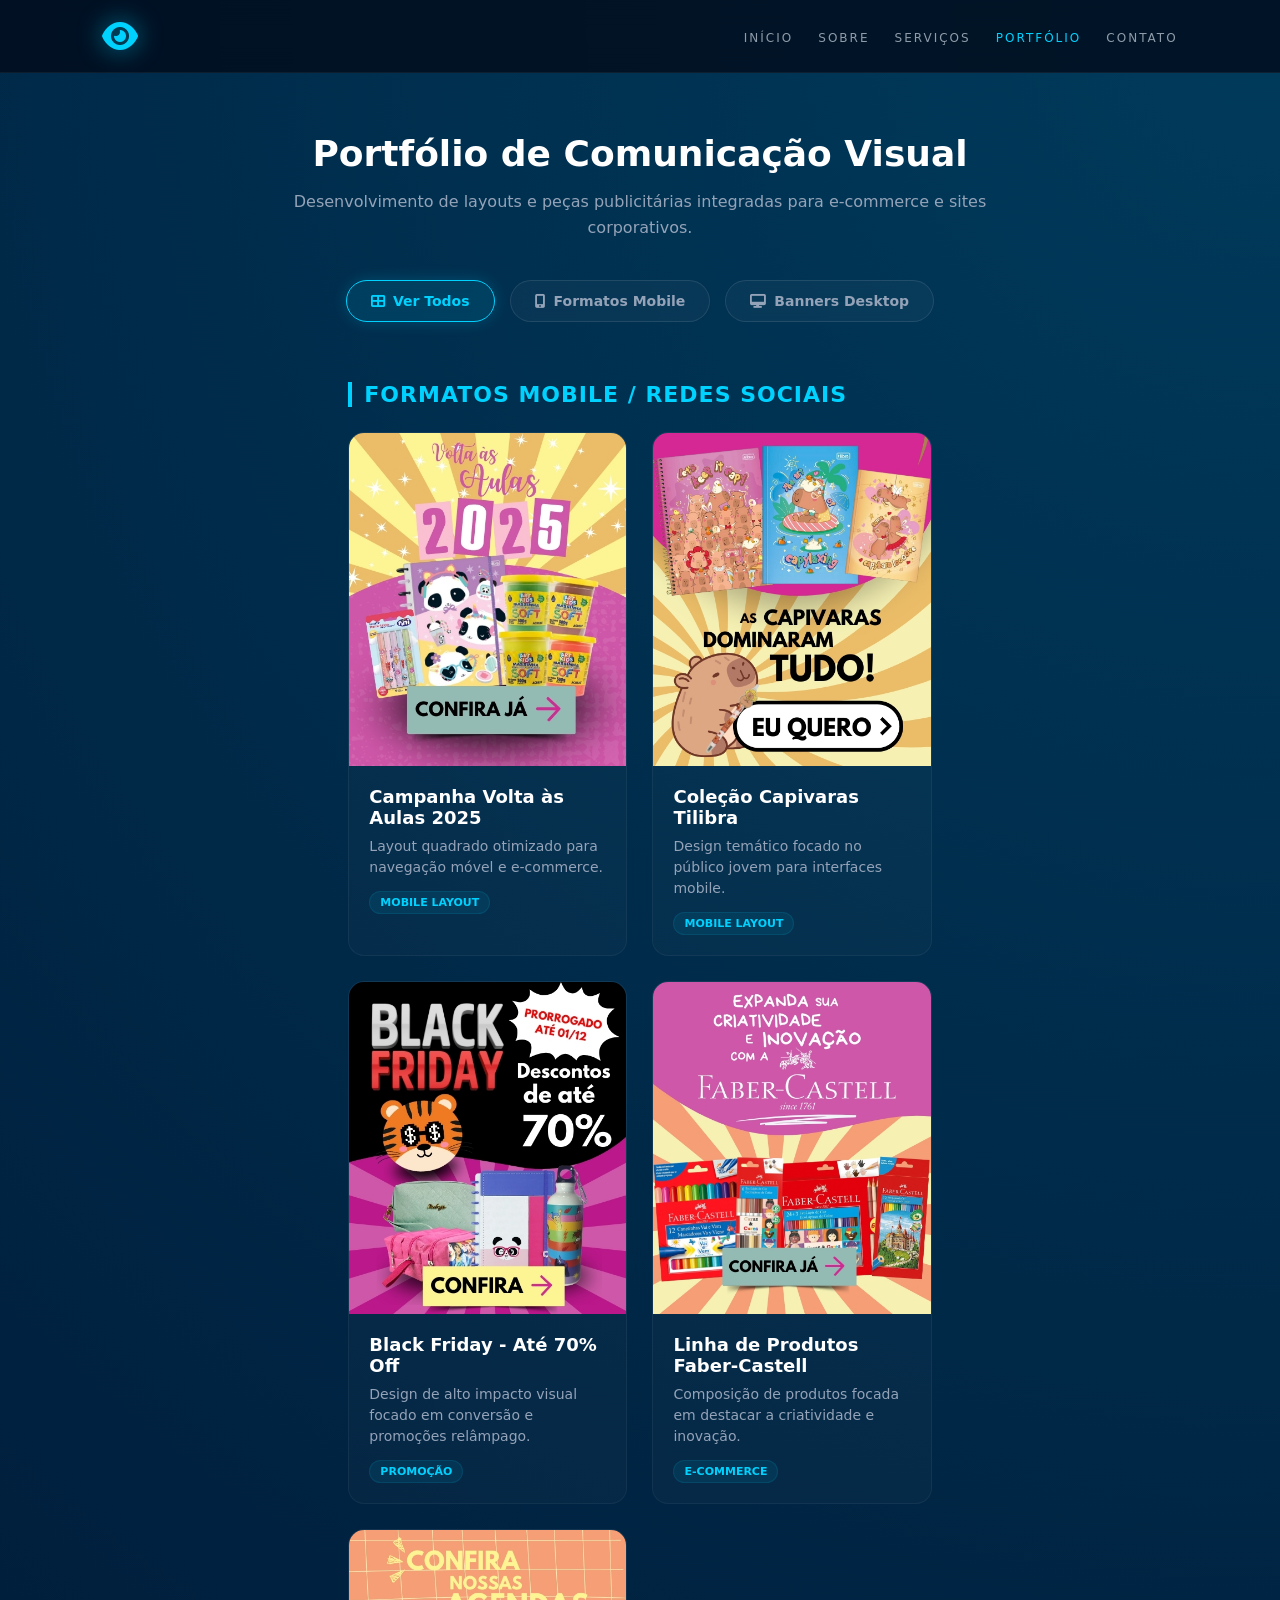
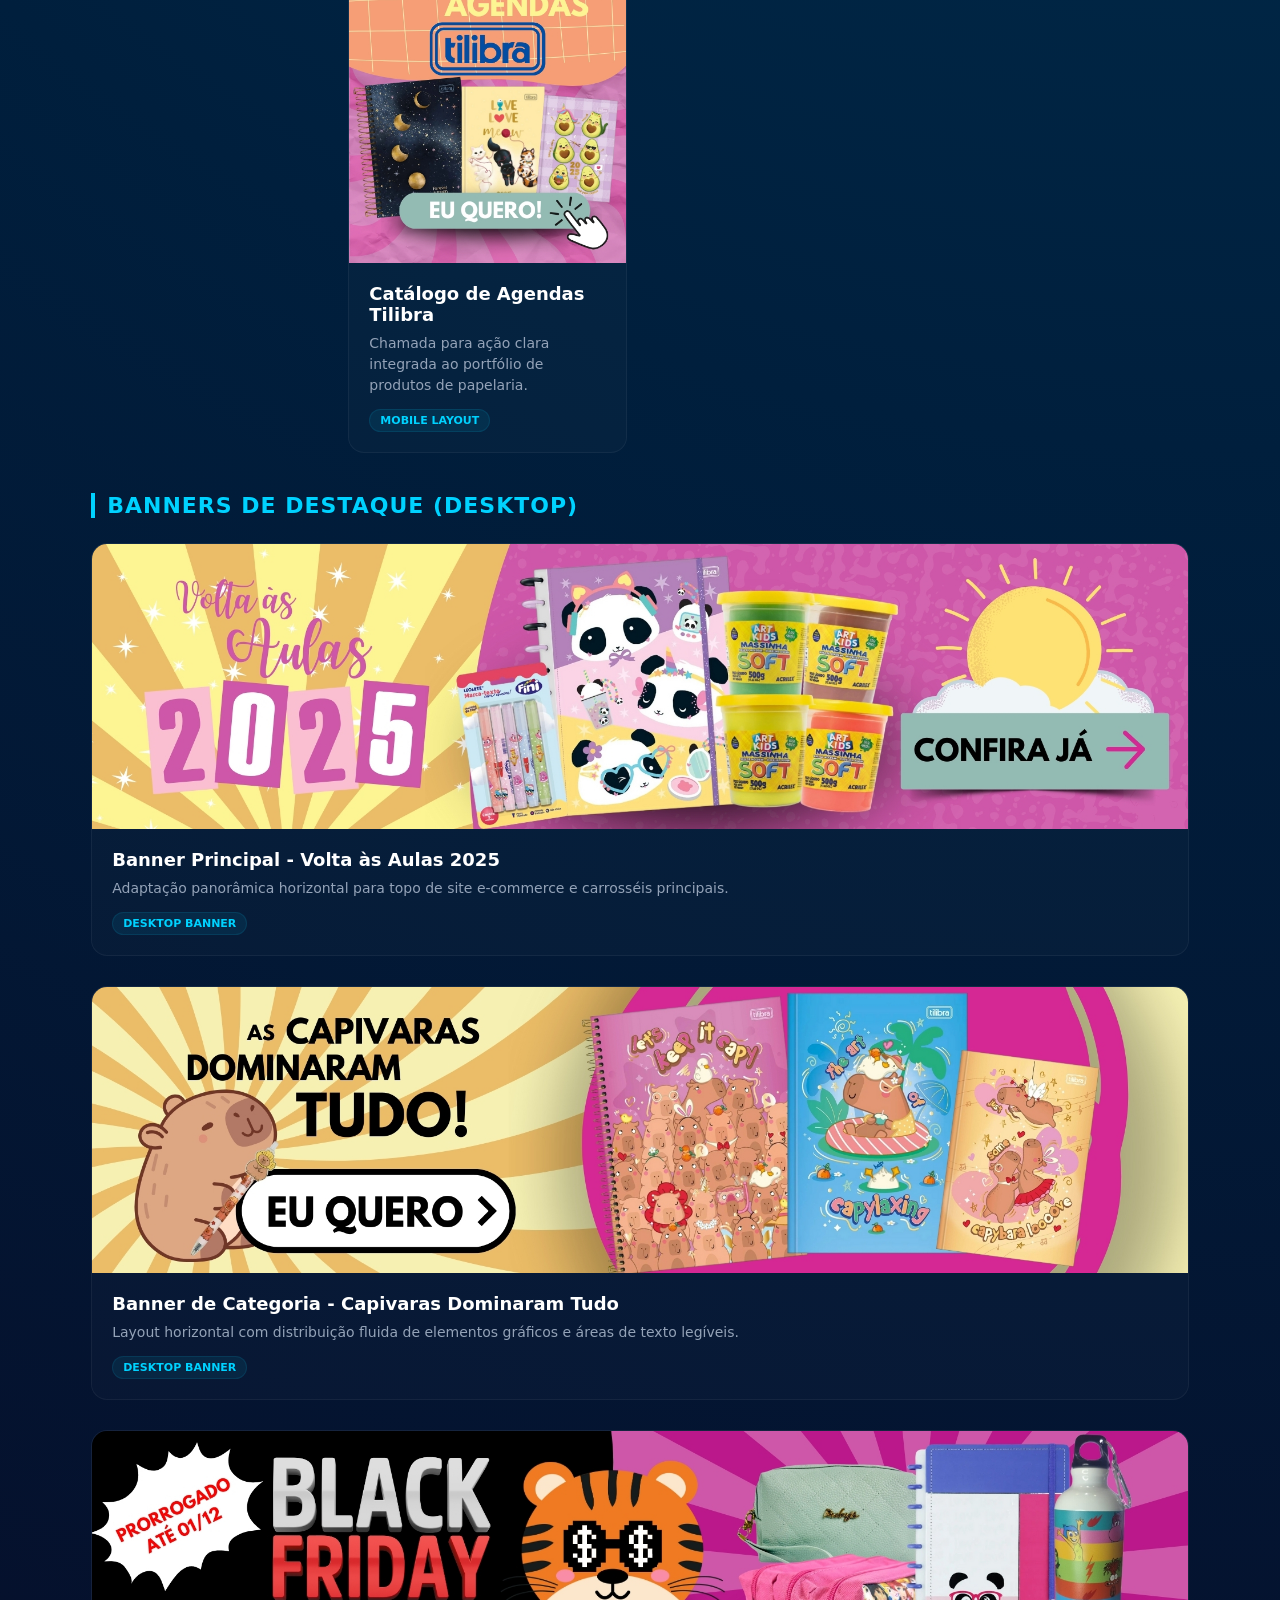
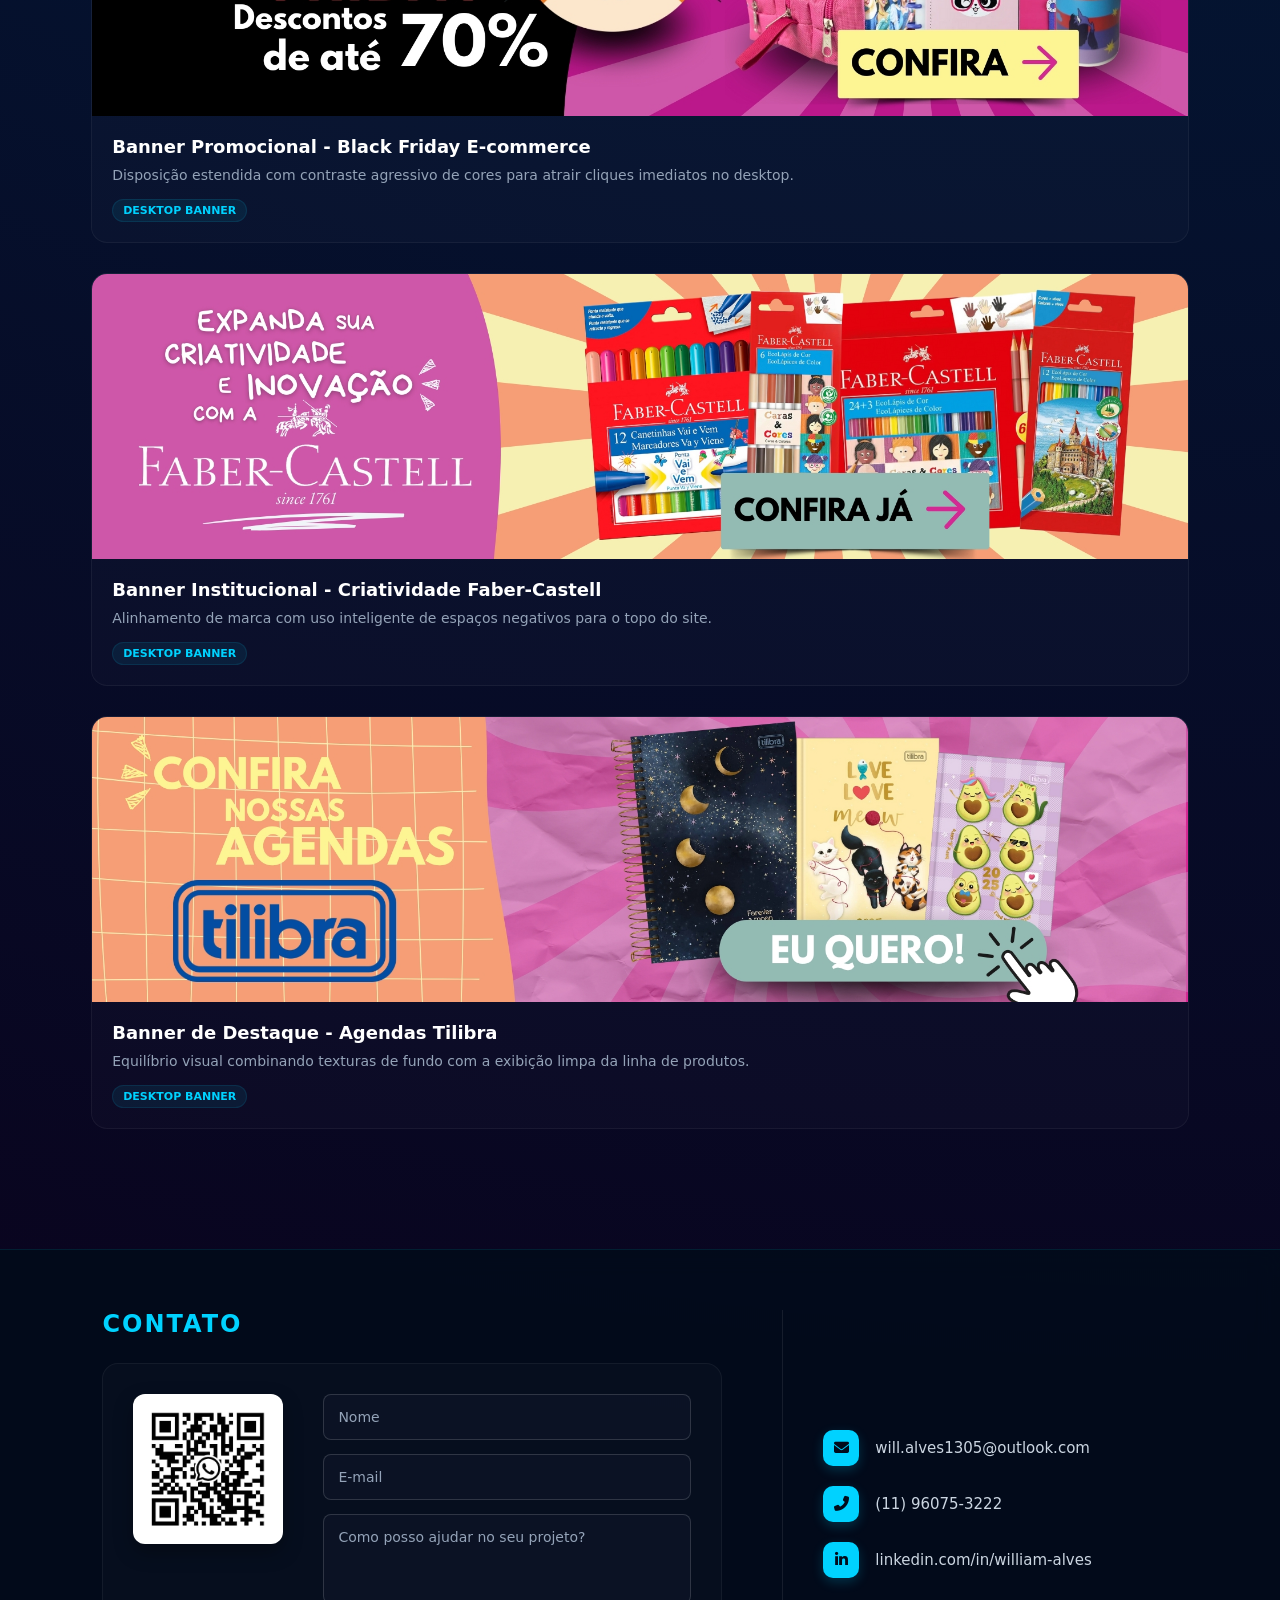
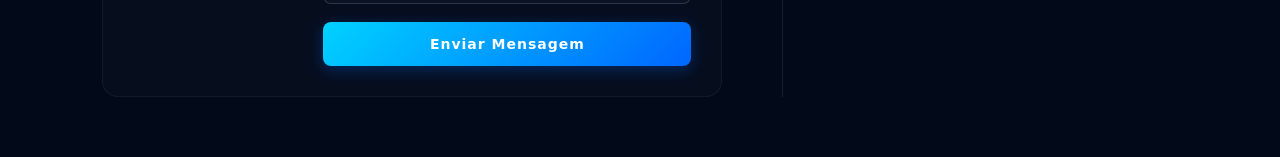
==== portfolio.html @ ef4ed14c "Add files via upload" ====
<!DOCTYPE html>
<html lang="pt-BR">
<head>
    <meta charset="UTF-8">
    <meta name="viewport" content="width=device-width, initial-scale=1.0">
    <title>Portfólio - William Alves</title>
    <!-- Font Awesome para os Ícones -->
    <link rel="stylesheet" href="https://cdnjs.cloudflare.com/ajax/libs/font-awesome/6.4.0/css/all.min.css">
    <!-- Vinculando o arquivo CSS unificado -->
    <link rel="stylesheet" href="style.css">
    <style>
        /* Estilos exclusivos para a Galeria de Artes */
        .portfolio-container {
            max-width: 1200px;
            margin: 60px auto;
            padding: 0 4%;
            display: flex;
            flex-direction: column;
            gap: 40px;
        }

        .portfolio-intro {
            text-align: center;
            max-width: 800px;
            margin: 0 auto;
        }

        .portfolio-intro h1 {
            font-size: 36px;
            color: #ffffff;
            margin-bottom: 15px;
            font-weight: 700;
        }

        .portfolio-intro p {
            color: #94a3b8;
            font-size: 16px;
            line-height: 1.6;
        }

        /* Controles do Filtro Interativo */
        .portfolio-filters {
            display: flex;
            justify-content: center;
            gap: 15px;
            margin-bottom: 20px;
        }

        .filter-btn {
            background: rgba(255, 255, 255, 0.03);
            border: 1px solid rgba(255, 255, 255, 0.1);
            color: #94a3b8;
            padding: 12px 24px;
            border-radius: 30px;
            cursor: pointer;
            font-size: 14px;
            font-weight: 600;
            display: flex;
            align-items: center;
            gap: 8px;
            backdrop-filter: blur(10px);
            -webkit-backdrop-filter: blur(10px);
            transition: all 0.3s ease;
        }

        .filter-btn:hover {
            border-color: rgba(0, 210, 255, 0.4);
            color: #ffffff;
            background: rgba(0, 210, 255, 0.05);
        }

        .filter-btn.active {
            background: rgba(0, 210, 255, 0.1);
            border-color: #00d2ff;
            color: #00d2ff;
            box-shadow: 0 0 15px rgba(0, 210, 255, 0.2);
        }

        /* Seções do Portfólio (Iniciam visíveis, controladas via JS) */
        .portfolio-section {
            display: block;
            animation: fadeIn 0.5s ease forwards;
        }

        @keyframes fadeIn {
            from { opacity: 0; transform: translateY(10px); }
            to { opacity: 1; transform: translateY(0); }
        }

        .section-title {
            font-size: 22px;
            color: #00d2ff;
            margin-bottom: 25px;
            font-weight: 600;
            border-left: 4px solid #00d2ff;
            padding-left: 12px;
            text-transform: uppercase;
            letter-spacing: 1px;
        }

        /* Grid para Artes Quadradas (Mobile) */
        .grid-squares {
            display: grid;
            grid-template-columns: repeat(auto-fit, minmax(250px, 1fr));
            gap: 25px;
        }

        /* Grid para Banners Largos (Desktop) */
        .grid-banners {
            display: flex;
            flex-direction: column;
            gap: 30px;
        }

        .art-card {
            background: rgba(255, 255, 255, 0.02);
            border: 1px solid rgba(255, 255, 255, 0.05);
            border-radius: 16px;
            overflow: hidden;
            backdrop-filter: blur(10px);
            -webkit-backdrop-filter: blur(10px);
            transition: all 0.3s ease;
            display: flex;
            flex-direction: column;
        }

        .art-card:hover {
            transform: translateY(-5px);
            border-color: rgba(0, 210, 255, 0.3);
            box-shadow: 0 10px 30px rgba(0, 210, 255, 0.1);
        }

        .art-thumb {
            width: 100%;
            background: rgba(0, 0, 0, 0.2);
            position: relative;
            display: block;
        }

        .art-thumb img {
            width: 100%;
            height: auto;
            display: block;
            transition: transform 0.5s ease;
        }

        .art-card:hover .art-thumb img {
            transform: scale(1.03);
        }

        .art-info {
            padding: 20px;
            display: flex;
            flex-direction: column;
            gap: 8px;
        }

        .art-info h2 {
            font-size: 18px;
            color: #ffffff;
            font-weight: 600;
        }

        .art-info p {
            color: #94a3b8;
            font-size: 14px;
            line-height: 1.5;
        }

        .art-tag {
            align-self: flex-start;
            background: rgba(0, 210, 255, 0.08);
            color: #00d2ff;
            font-size: 11px;
            font-weight: 600;
            padding: 4px 10px;
            border-radius: 20px;
            text-transform: uppercase;
            border: 1px solid rgba(0, 210, 255, 0.1);
            margin-top: 5px;
        }
    </style>
</head>
<body>

    <header>
        <a href="index.html" class="brand-logo">
            <i class="fas fa-eye"></i>
        </a>
        <nav>
            <a href="index.html">Início</a>
            <a href="sobre.html">Sobre</a>
            <a href="servicos.html">Serviços</a>
            <a href="portfolio.html" style="color: #00d2ff; opacity: 1;">Portfólio</a>
            <a href="#contato">Contato</a>
        </nav>
    </header>

    <main class="portfolio-container">
        
        <section class="portfolio-intro">
            <h1>Portfólio de Comunicação Visual</h1>
            <p>Desenvolvimento de layouts e peças publicitárias integradas para e-commerce e sites corporativos.</p>
        </section>

        <!-- Barra de Botões Interativos -->
        <div class="portfolio-filters">
            <button class="filter-btn active" onclick="filterPortfolio('todos')">
                <i class="fas fa-th-large"></i> Ver Todos
            </button>
            <button class="filter-btn" onclick="filterPortfolio('mobile')">
                <i class="fas fa-mobile-alt"></i> Formatos Mobile
            </button>
            <button class="filter-btn" onclick="filterPortfolio('desktop')">
                <i class="fas fa-desktop"></i> Banners Desktop
            </button>
        </div>

        <!-- SEÇÃO 1: FORMATO MOBILE (QUADRADAS) -->
        <section id="sec-mobile" class="portfolio-section">
            <h2 class="section-title">Formatos Mobile / Redes Sociais</h2>
            <div class="grid-squares">
                
                <div class="art-card">
                    <div class="art-thumb"><img src="Port15.jpg" alt="Campanha Volta às Aulas 2025 - Mobile"></div>
                    <div class="art-info">
                        <h2>Campanha Volta às Aulas 2025</h2>
                        <p>Layout quadrado otimizado para navegação móvel e e-commerce.</p>
                        <span class="art-tag">Mobile Layout</span>
                    </div>
                </div>

                <div class="art-card">
                    <div class="art-thumb"><img src="Port3.jpg" alt="Coleção Capivaras Tilibra - Mobile"></div>
                    <div class="art-info">
                        <h2>Coleção Capivaras Tilibra</h2>
                        <p>Design temático focado no público jovem para interfaces mobile.</p>
                        <span class="art-tag">Mobile Layout</span>
                    </div>
                </div>

                <div class="art-card">
                    <div class="art-thumb"><img src="Port7.jpg" alt="Campanha Black Friday - Mobile"></div>
                    <div class="art-info">
                        <h2>Black Friday - Até 70% Off</h2>
                        <p>Design de alto impacto visual focado em conversão e promoções relâmpago.</p>
                        <span class="art-tag">Promoção</span>
                    </div>
                </div>

                <div class="art-card">
                    <div class="art-thumb"><img src="Port11.jpg" alt="Linha Faber-Castell - Mobile"></div>
                    <div class="art-info">
                        <h2>Linha de Produtos Faber-Castell</h2>
                        <p>Composição de produtos focada em destacar a criatividade e inovação.</p>
                        <span class="art-tag">E-commerce</span>
                    </div>
                </div>

                <div class="art-card">
                    <div class="art-thumb"><img src="Port13.jpg" alt="Agendas Tilibra - Mobile"></div>
                    <div class="art-info">
                        <h2>Catálogo de Agendas Tilibra</h2>
                        <p>Chamada para ação clara integrada ao portfólio de produtos de papelaria.</p>
                        <span class="art-tag">Mobile Layout</span>
                    </div>
                </div>

            </div>
        </section>

        <!-- SEÇÃO 2: BANNERS DESKTOP (LARGOS) -->
        <section id="sec-desktop" class="portfolio-section">
            <h2 class="section-title">Banners de Destaque (Desktop)</h2>
            <div class="grid-banners">
                
                <div class="art-card">
                    <div class="art-thumb"><img src="Port16.jpg" alt="Banner Desktop Volta às Aulas 2025"></div>
                    <div class="art-info">
                        <h2>Banner Principal - Volta às Aulas 2025</h2>
                        <p>Adaptação panorâmica horizontal para topo de site e-commerce e carrosséis principais.</p>
                        <span class="art-tag">Desktop Banner</span>
                    </div>
                </div>

                <div class="art-card">
                    <div class="art-thumb"><img src="Port4.jpg" alt="Banner Desktop Capivaras"></div>
                    <div class="art-info">
                        <h2>Banner de Categoria - Capivaras Dominaram Tudo</h2>
                        <p>Layout horizontal com distribuição fluida de elementos gráficos e áreas de texto legíveis.</p>
                        <span class="art-tag">Desktop Banner</span>
                    </div>
                </div>

                <div class="art-card">
                    <div class="art-thumb"><img src="Port8.jpg" alt="Banner Desktop Black Friday"></div>
                    <div class="art-info">
                        <h2>Banner Promocional - Black Friday E-commerce</h2>
                        <p>Disposição estendida com contraste agressivo de cores para atrair cliques imediatos no desktop.</p>
                        <span class="art-tag">Desktop Banner</span>
                    </div>
                </div>

                <div class="art-card">
                    <div class="art-thumb"><img src="Port12.jpg" alt="Banner Desktop Faber-Castell"></div>
                    <div class="art-info">
                        <h2>Banner Institucional - Criatividade Faber-Castell</h2>
                        <p>Alinhamento de marca com uso inteligente de espaços negativos para o topo do site.</p>
                        <span class="art-tag">Desktop Banner</span>
                    </div>
                </div>

                <div class="art-card">
                    <div class="art-thumb"><img src="Port14.jpg" alt="Banner Desktop Agendas Tilibra"></div>
                    <div class="art-info">
                        <h2>Banner de Destaque - Agendas Tilibra</h2>
                        <p>Equilíbrio visual combinando texturas de fundo com a exibição limpa da linha de produtos.</p>
                        <span class="art-tag">Desktop Banner</span>
                    </div>
                </div>

            </div>
        </section>

    </main>

    <footer id="contato">
        <div class="footer-container">
            <div class="footer-left-wrapper">
                <h3 class="contact-title">contato</h3>
                <div class="footer-left">
                    <div class="qr-code">
                        <img src="QR CODE WPP.jpeg" alt="QR Code WhatsApp">
                    </div>
                    <form class="contact-form">
                        <div class="form-group">
                            <input type="text" placeholder="Nome" required>
                        </div>
                        <div class="form-group">
                            <input type="email" placeholder="E-mail" required>
                        </div>
                        <div class="form-group">
                            <textarea placeholder="Como posso ajudar no seu projeto?" required></textarea>
                        </div>
                        <button type="submit" class="btn-submit">Enviar Mensagem</button>
                    </form>
                </div>
            </div>

            <div class="footer-right">
                <div class="contact-info">
                    <i class="fas fa-envelope"></i>
                    <a href="mailto:will.alves1305@outlook.com">will.alves1305@outlook.com</a>
                </div>
                <div class="contact-info">
                    <i class="fas fa-phone-alt"></i>
                    <a href="https://wa.me/5511960753222" target="_blank">(11) 96075-3222</a>
                </div>
                <div class="contact-info">
                    <i class="fab fa-linkedin-in"></i>
                    <a href="https://linkedin.com/in/" target="_blank">linkedin.com/in/william-alves</a>
                </div>
            </div>
        </div>
    </footer>

    <!-- Script para controlar a troca de visualização -->
    <script>
        function filterPortfolio(category) {
            // Seleciona os elementos das seções
            const mobileSection = document.getElementById('sec-mobile');
            const desktopSection = document.getElementById('sec-desktop');
            
            // Remove a classe active de todos os botões do filtro
            const buttons = document.querySelectorAll('.filter-btn');
            buttons.forEach(btn => btn.classList.remove('active'));
            
            // Adiciona a classe active no botão clicado com base no evento atual
            event.currentTarget.classList.add('active');

            // Lógica para esconder ou mostrar as seções com animação
            if (category === 'todos') {
                mobileSection.style.display = 'block';
                desktopSection.style.display = 'block';
            } else if (category === 'mobile') {
                mobileSection.style.display = 'block';
                desktopSection.style.display = 'none';
            } else if (category === 'desktop') {
                mobileSection.style.display = 'none';
                desktopSection.style.display = 'block';
            }
        }
    </script>

</body>
</html>
---- style.css ----
/* ==========================================================================
   RESET E CONFIGURAÇÕES GERAIS
   ========================================================================== */
* {
    margin: 0;
    padding: 0;
    box-sizing: border-box;
    font-family: 'Segoe UI', system-ui, -apple-system, sans-serif;
}

body {
    background: radial-gradient(circle at top right, #003b5c, #001f3d 40%, #0b001a 100%);
    color: #f8fafc;
    min-height: 100vh;
    display: flex;
    flex-direction: column;
    overflow-x: hidden;
}

/* ==========================================================================
   CABEÇALHO (HEADER & NAV)
   ========================================================================== */
header {
    display: flex;
    justify-content: space-between;
    align-items: center;
    padding: 25px 8%;
    background: rgba(11, 0, 26, 0.4);
    backdrop-filter: blur(12px);
    -webkit-backdrop-filter: blur(12px);
    border-bottom: 1px solid rgba(255, 255, 255, 0.05);
}

.brand-logo {
    display: flex;
    align-items: center;
    color: #00d2ff;
    font-size: 32px;
    text-decoration: none;
    transition: transform 0.3s ease;
}

.brand-logo:hover {
    transform: scale(1.05);
}

.brand-logo i {
    filter: drop-shadow(0 0 12px rgba(0, 210, 255, 0.6));
}

nav a {
    color: #f8fafc;
    text-decoration: none;
    margin-left: 35px;
    text-transform: uppercase;
    font-size: 12px;
    font-weight: 600;
    letter-spacing: 2px;
    opacity: 0.65;
    transition: all 0.3s ease;
}

nav a:hover {
    opacity: 1;
    color: #00d2ff;
    text-shadow: 0 0 10px rgba(0, 210, 255, 0.4);
}

/* ==========================================================================
   CONTEÚDO PRINCIPAL (MAIN)
   ========================================================================== */
main {
    display: flex;
    max-width: 1300px;
    margin: 40px auto;
    padding: 0 8%;
    align-items: center;
    justify-content: space-between;
    flex-grow: 1;
    gap: 80px;
}

.content-section {
    flex: 1.3;
}

.content-section h1 {
    font-size: 36px;
    margin-bottom: 35px;
    color: #ffffff;
    font-weight: 700;
    line-height: 1.3;
    letter-spacing: -0.5px;
}

.services-list {
    list-style: none;
}

.services-list li {
    margin-bottom: 24px;
    font-size: 16px;
    line-height: 1.8;
    text-align: justify;
    color: #cbd5e1;
    position: relative;
    padding-left: 25px;
}

.services-list li::before {
    content: "•";
    color: #00d2ff;
    font-size: 24px;
    position: absolute;
    left: 0;
    top: -2px;
    text-shadow: 0 0 8px rgba(0, 210, 255, 0.8);
}

/* ==========================================================================
   BLOCO DE PERFIL (FOTO E NOME)
   ========================================================================== */
.profile-side {
    flex: 0.7;
    text-align: center;
    display: flex;
    flex-direction: column;
    align-items: center;
}

.avatar-wrapper {
    position: relative;
    width: 270px;
    height: 270px;
    margin-bottom: 30px;
    border-radius: 50%;
    padding: 5px;
    background: linear-gradient(135deg, #00d2ff 0%, #0055ff 100%);
    box-shadow: 0 0 40px rgba(0, 150, 255, 0.35);
}

.avatar-wrapper img {
    width: 100%;
    height: 100%;
    object-fit: cover;
    border-radius: 50%;
}

.profile-side h2 {
    font-size: 30px;
    letter-spacing: 0.5px;
    margin-bottom: 8px;
    text-transform: uppercase;
    font-weight: 700;
    color: #ffffff;
}

.profile-side p {
    color: #00d2ff;
    font-size: 13px;
    letter-spacing: 4px;
    text-transform: uppercase;
    font-weight: 600;
}

/* ==========================================================================
   RODAPÉ REFORMULADO (PROFISSIONAL)
   ========================================================================== */
footer {
    background: rgba(2, 12, 27, 0.85);
    backdrop-filter: blur(12px);
    -webkit-backdrop-filter: blur(12px);
    padding: 60px 8%;
    border-top: 1px solid rgba(0, 210, 255, 0.1);
}

.footer-container {
    max-width: 1300px;
    margin: 0 auto;
    display: flex;
    justify-content: space-between;
    align-items: stretch; /* Alinha os blocos na mesma altura */
    gap: 60px;
}

.contact-title {
    font-size: 24px;
    margin-bottom: 25px;
    text-transform: uppercase;
    font-weight: 600;
    letter-spacing: 2px;
    color: #00d2ff;
}

.footer-left-wrapper {
    flex: 1.4;
}

.footer-left {
    display: flex;
    align-items: flex-start;
    gap: 40px;
    background: rgba(255, 255, 255, 0.02);
    padding: 30px;
    border-radius: 16px;
    border: 1px solid rgba(255, 255, 255, 0.05);
}

.qr-code {
    width: 150px;
    height: 150px;
    background: #ffffff; /* Fundo branco puro destaca melhor o QR Code */
    padding: 12px;
    border-radius: 12px;
    box-shadow: 0 8px 20px rgba(0, 0, 0, 0.3);
    display: flex;
    align-items: center;
    justify-content: center;
}

.qr-code img {
    width: 100%;
    height: 100%;
    object-fit: contain;
}

.contact-form {
    flex: 1;
    display: flex;
    flex-direction: column;
}

.form-group {
    margin-bottom: 14px;
}

.form-group input, .form-group textarea {
    width: 100%; /* Ocupa o espaço correto do container flexível */
    padding: 14px;
    border: 1px solid rgba(255, 255, 255, 0.15);
    border-radius: 8px;
    background: rgba(15, 23, 42, 0.6);
    color: #ffffff;
    font-size: 14px;
    outline: none;
    transition: all 0.3s ease;
}

.form-group input::placeholder, .form-group textarea::placeholder {
    color: #94a3b8;
}

.form-group input:focus, .form-group textarea:focus {
    border-color: #00d2ff;
    box-shadow: 0 0 12px rgba(0, 210, 255, 0.3);
    background: rgba(15, 23, 42, 0.9);
}

.form-group textarea {
    height: 90px;
    resize: none;
}

/* Botão Corporativo Call-to-Action */
.btn-submit {
    background: linear-gradient(135deg, #00d2ff 0%, #0066ff 100%);
    color: #ffffff;
    border: none;
    padding: 14px;
    border-radius: 8px;
    font-size: 14px;
    font-weight: 600;
    letter-spacing: 1px;
    cursor: pointer;
    transition: all 0.3s ease;
    box-shadow: 0 4px 15px rgba(0, 102, 255, 0.3);
}

.btn-submit:hover {
    transform: translateY(-2px);
    box-shadow: 0 6px 20px rgba(0, 210, 255, 0.5);
    filter: brightness(1.1);
}

/* Bloco Lateral de Contatos Diretos */
.footer-right {
    flex: 0.8;
    display: flex;
    flex-direction: column;
    gap: 20px;
    justify-content: center;
    border-left: 1px solid rgba(255, 255, 255, 0.08);
    padding-left: 40px;
}

.contact-info {
    display: flex;
    align-items: center;
    gap: 16px;
    font-size: 15px;
}

.contact-info i {
    color: #020c1b;
    background: #00d2ff;
    width: 36px;
    height: 36px;
    border-radius: 10px; /* Formato quadrado arredondado moderno */
    display: flex;
    align-items: center;
    justify-content: center;
    font-size: 15px;
    box-shadow: 0 4px 12px rgba(0, 210, 255, 0.2);
}

.contact-info a {
    color: #cbd5e1;
    text-decoration: none;
    transition: all 0.3s ease;
    font-weight: 500;
}

.contact-info a:hover {
    color: #00d2ff;
    padding-left: 5px; /* Sutil efeito de movimento ao passar o mouse */
}

/* Ajustes Responsivos para Mobile */
@media (max-width: 900px) {
    .footer-container {
        flex-direction: column;
        gap: 50px;
    }
    .footer-left {
        flex-direction: column;
        align-items: center;
        padding: 20px;
    }
    .contact-form {
        width: 100%;
    }
    .footer-right {
        border-left: none;
        padding-left: 0;
        align-items: center;
        border-top: 1px solid rgba(255, 255, 255, 0.08);
        padding-top: 30px;
    }
}

/* ==========================================================================
   RESPONSIVIDADE (MOBILE / TABLET)
   ========================================================================== */
@media (max-width: 1024px) {
    header {
        padding: 25px 4%;
    }
    main {
        padding: 0 4%;
        gap: 40px;
    }
    footer {
        padding: 60px 4%;
    }
}

@media (max-width: 900px) {
    header {
        flex-direction: column;
        gap: 20px;
        text-align: center;
    }
    nav a {
        margin: 0 12px;
    }
    main {
        flex-direction: column-reverse;
        text-align: center;
        margin: 40px auto;
    }
    .content-section h1 {
        font-size: 28px;
    }
    .services-list li {
        text-align: center;
        padding-left: 0;
    }
    .services-list li::before {
        display: none;
    }
    .footer-container {
        flex-direction: column;
        align-items: center;
        gap: 40px;
    }
    .footer-left {
        flex-direction: column;
        gap: 30px;
    }
    .footer-right {
        padding-top: 0;
        align-items: center;
    }
}

/* ==========================================================================
   ESTILOS UNIFICADOS (HEADER, CARDS E FOOTER PREMIUM)
   ========================================================================== */

/* Ajuste Geral do Header */
header {
    display: flex;
    justify-content: space-between;
    align-items: center;
    padding: 20px 8%;
    background: rgba(2, 12, 27, 0.8);
    backdrop-filter: blur(12px);
    -webkit-backdrop-filter: blur(12px);
    border-bottom: 1px solid rgba(255, 255, 255, 0.05);
    position: sticky;
    top: 0;
    z-index: 1000;
}

header nav a {
    color: #cbd5e1;
    text-decoration: none;
    margin-left: 20px;
    font-weight: 500;
    transition: all 0.3s ease;
    opacity: 0.7;
}

header nav a:hover {
    color: #00d2ff;
    opacity: 1;
}

/* Rodapé Reformulado Profissional */
footer {
    background: rgba(2, 12, 27, 0.85);
    backdrop-filter: blur(12px);
    -webkit-backdrop-filter: blur(12px);
    padding: 60px 8%;
    border-top: 1px solid rgba(0, 210, 255, 0.1);
    margin-top: 60px;
}

.footer-container {
    max-width: 1300px;
    margin: 0 auto;
    display: flex;
    justify-content: space-between;
    align-items: stretch;
    gap: 60px;
}

.contact-title {
    font-size: 24px;
    margin-bottom: 25px;
    text-transform: uppercase;
    font-weight: 600;
    letter-spacing: 2px;
    color: #00d2ff;
}

.footer-left-wrapper {
    flex: 1.4;
}

.footer-left {
    display: flex;
    align-items: flex-start;
    gap: 40px;
    background: rgba(255, 255, 255, 0.02);
    padding: 30px;
    border-radius: 16px;
    border: 1px solid rgba(255, 255, 255, 0.05);
}

.qr-code {
    width: 150px;
    height: 150px;
    background: #ffffff;
    padding: 12px;
    border-radius: 12px;
    box-shadow: 0 8px 20px rgba(0, 0, 0, 0.3);
    display: flex;
    align-items: center;
    justify-content: center;
    flex-shrink: 0;
}

.qr-code img {
    width: 100%;
    height: 100%;
    object-fit: contain;
}

.contact-form {
    flex: 1;
    display: flex;
    flex-direction: column;
}

.form-group {
    margin-bottom: 14px;
}

.form-group input, .form-group textarea {
    width: 100%;
    padding: 14px;
    border: 1px solid rgba(255, 255, 255, 0.15);
    border-radius: 8px;
    background: rgba(15, 23, 42, 0.6);
    color: #ffffff;
    font-size: 14px;
    outline: none;
    transition: all 0.3s ease;
}

.form-group input::placeholder, .form-group textarea::placeholder {
    color: #94a3b8;
}

.form-group input:focus, .form-group textarea:focus {
    border-color: #00d2ff;
    box-shadow: 0 0 12px rgba(0, 210, 255, 0.3);
    background: rgba(15, 23, 42, 0.9);
}

.form-group textarea {
    height: 90px;
    resize: none;
}

/* Botão Moderno com Degradê e Brilho */
.btn-submit {
    background: linear-gradient(135deg, #00d2ff 0%, #0066ff 100%);
    color: #ffffff;
    border: none;
    padding: 14px;
    border-radius: 8px;
    font-size: 14px;
    font-weight: 600;
    letter-spacing: 1px;
    cursor: pointer;
    transition: all 0.3s ease;
    box-shadow: 0 4px 15px rgba(0, 102, 255, 0.3);
    width: 100%;
}

.btn-submit:hover {
    transform: translateY(-2px);
    box-shadow: 0 6px 20px rgba(0, 210, 255, 0.5);
    filter: brightness(1.1);
}

/* Bloco Lateral de Contatos Diretos */
.footer-right {
    flex: 0.8;
    display: flex;
    flex-direction: column;
    gap: 20px;
    justify-content: center;
    border-left: 1px solid rgba(255, 255, 255, 0.08);
    padding-left: 40px;
}

.contact-info {
    display: flex;
    align-items: center;
    gap: 16px;
    font-size: 15px;
}

.contact-info i {
    color: #020c1b;
    background: #00d2ff;
    width: 36px;
    height: 36px;
    border-radius: 10px;
    display: flex;
    align-items: center;
    justify-content: center;
    font-size: 15px;
    box-shadow: 0 4px 12px rgba(0, 210, 255, 0.2);
}

.contact-info a {
    color: #cbd5e1;
    text-decoration: none;
    transition: all 0.3s ease;
    font-weight: 500;
}

.contact-info a:hover {
    color: #00d2ff;
    padding-left: 5px;
}

/* Responsividade para Telas Menores */
@media (max-width: 900px) {
    .footer-container {
        flex-direction: column;
        gap: 50px;
    }
    .footer-left {
        flex-direction: column;
        align-items: center;
        padding: 20px;
    }
    .footer-right {
        border-left: none;
        padding-left: 0;
        align-items: center;
        border-top: 1px solid rgba(255, 255, 255, 0.08);
        padding-top: 30px;
    }
}
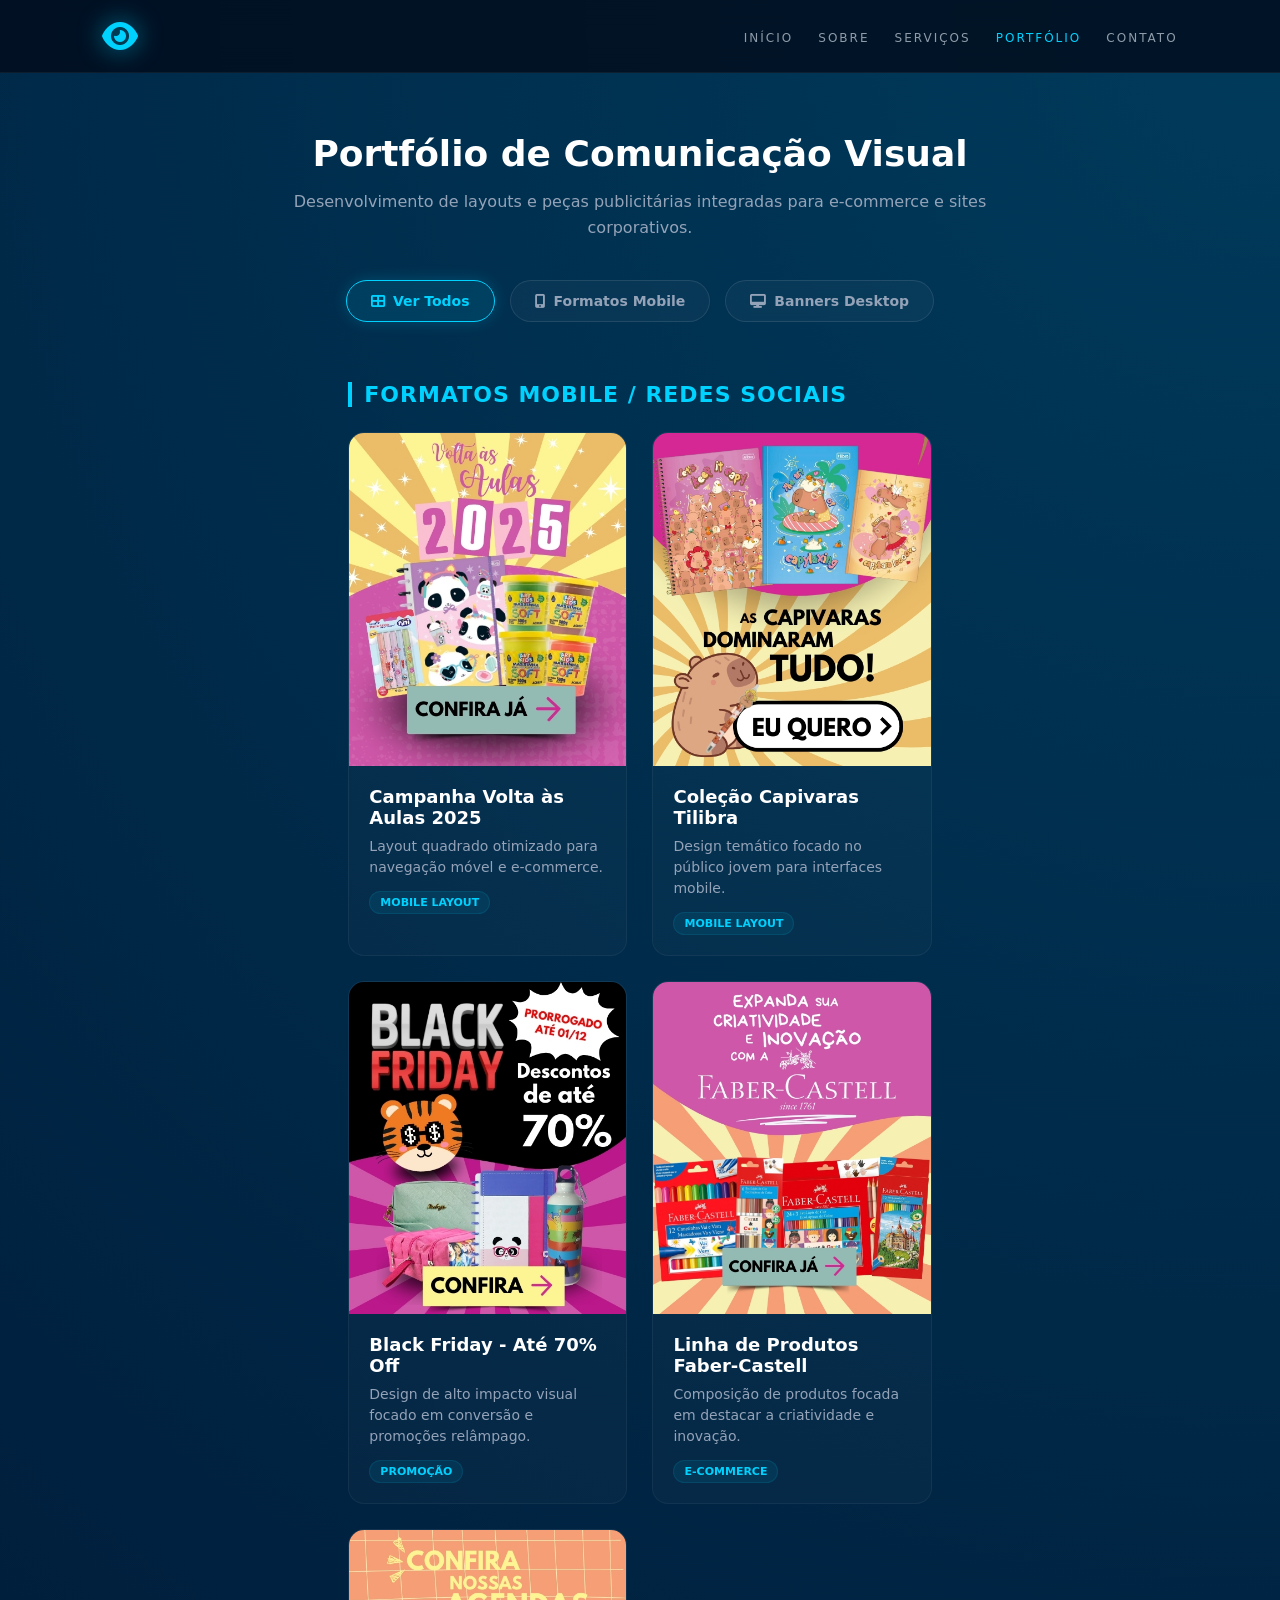
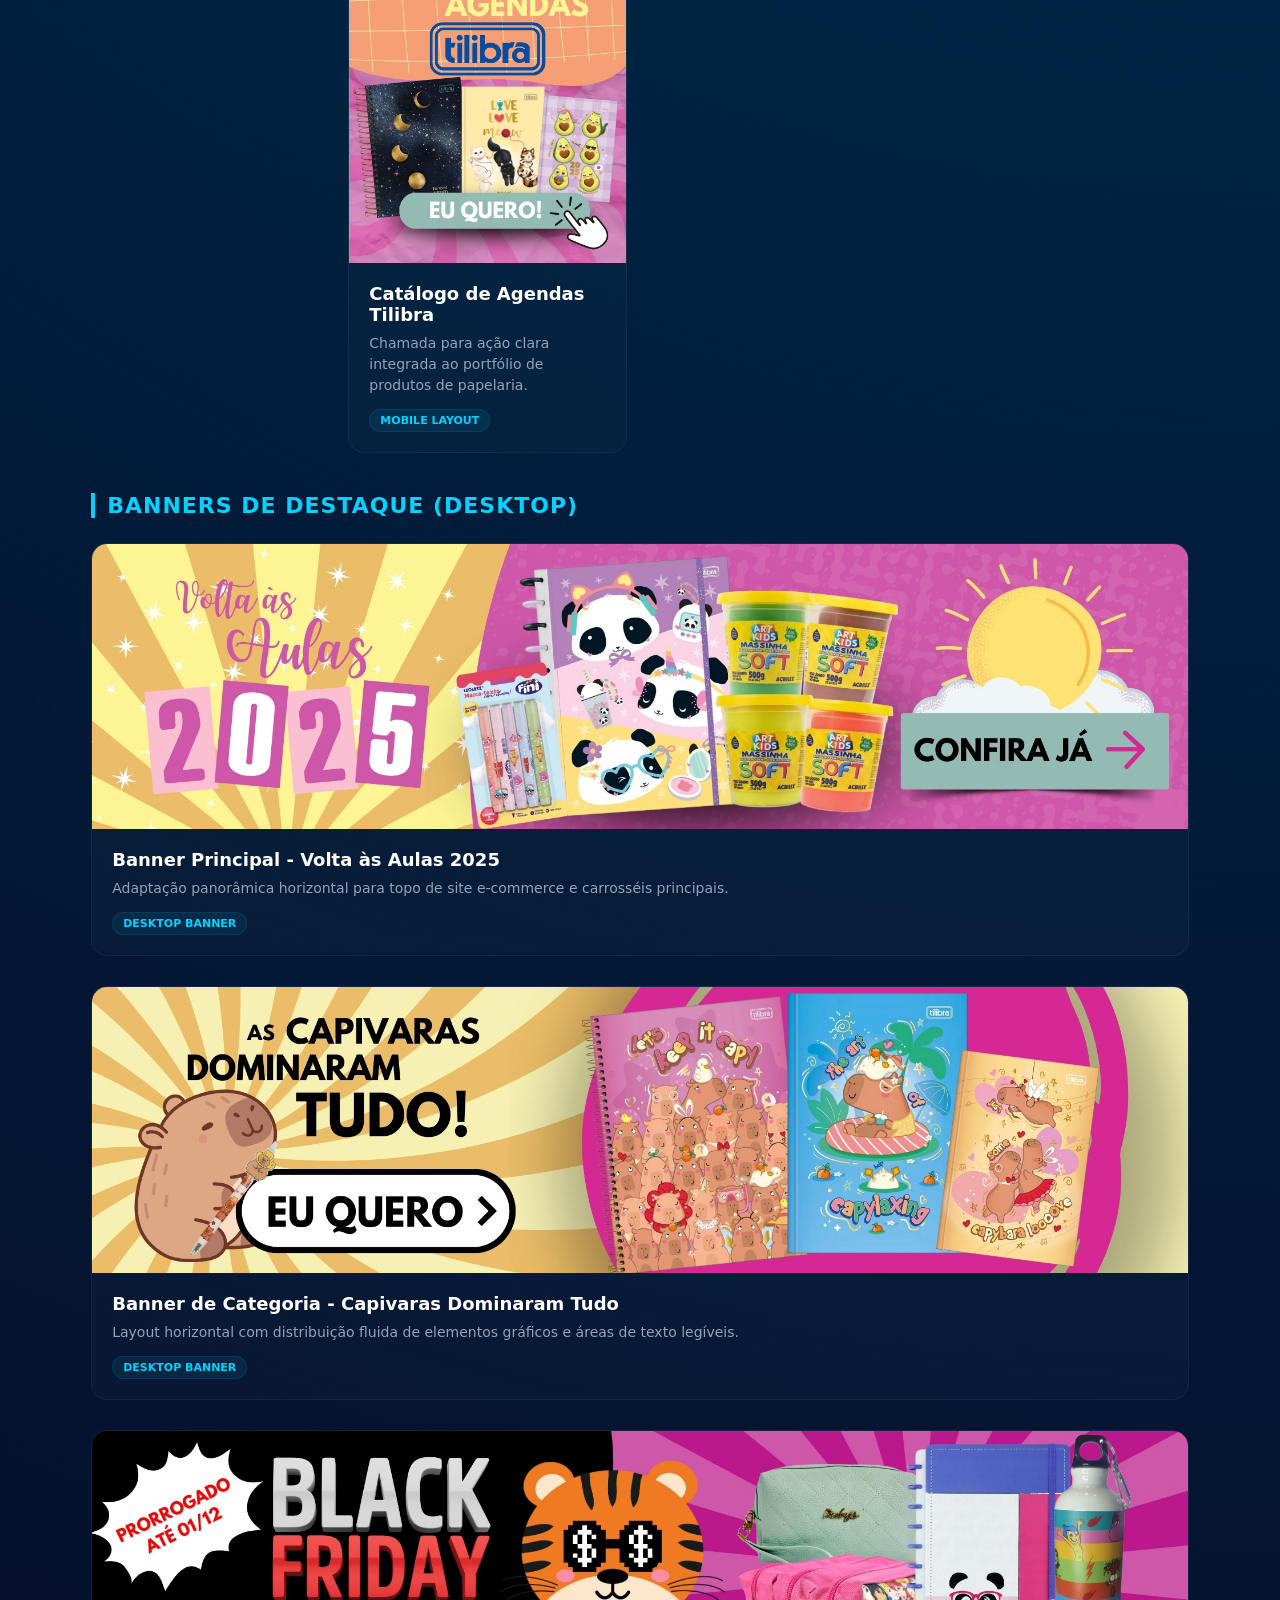
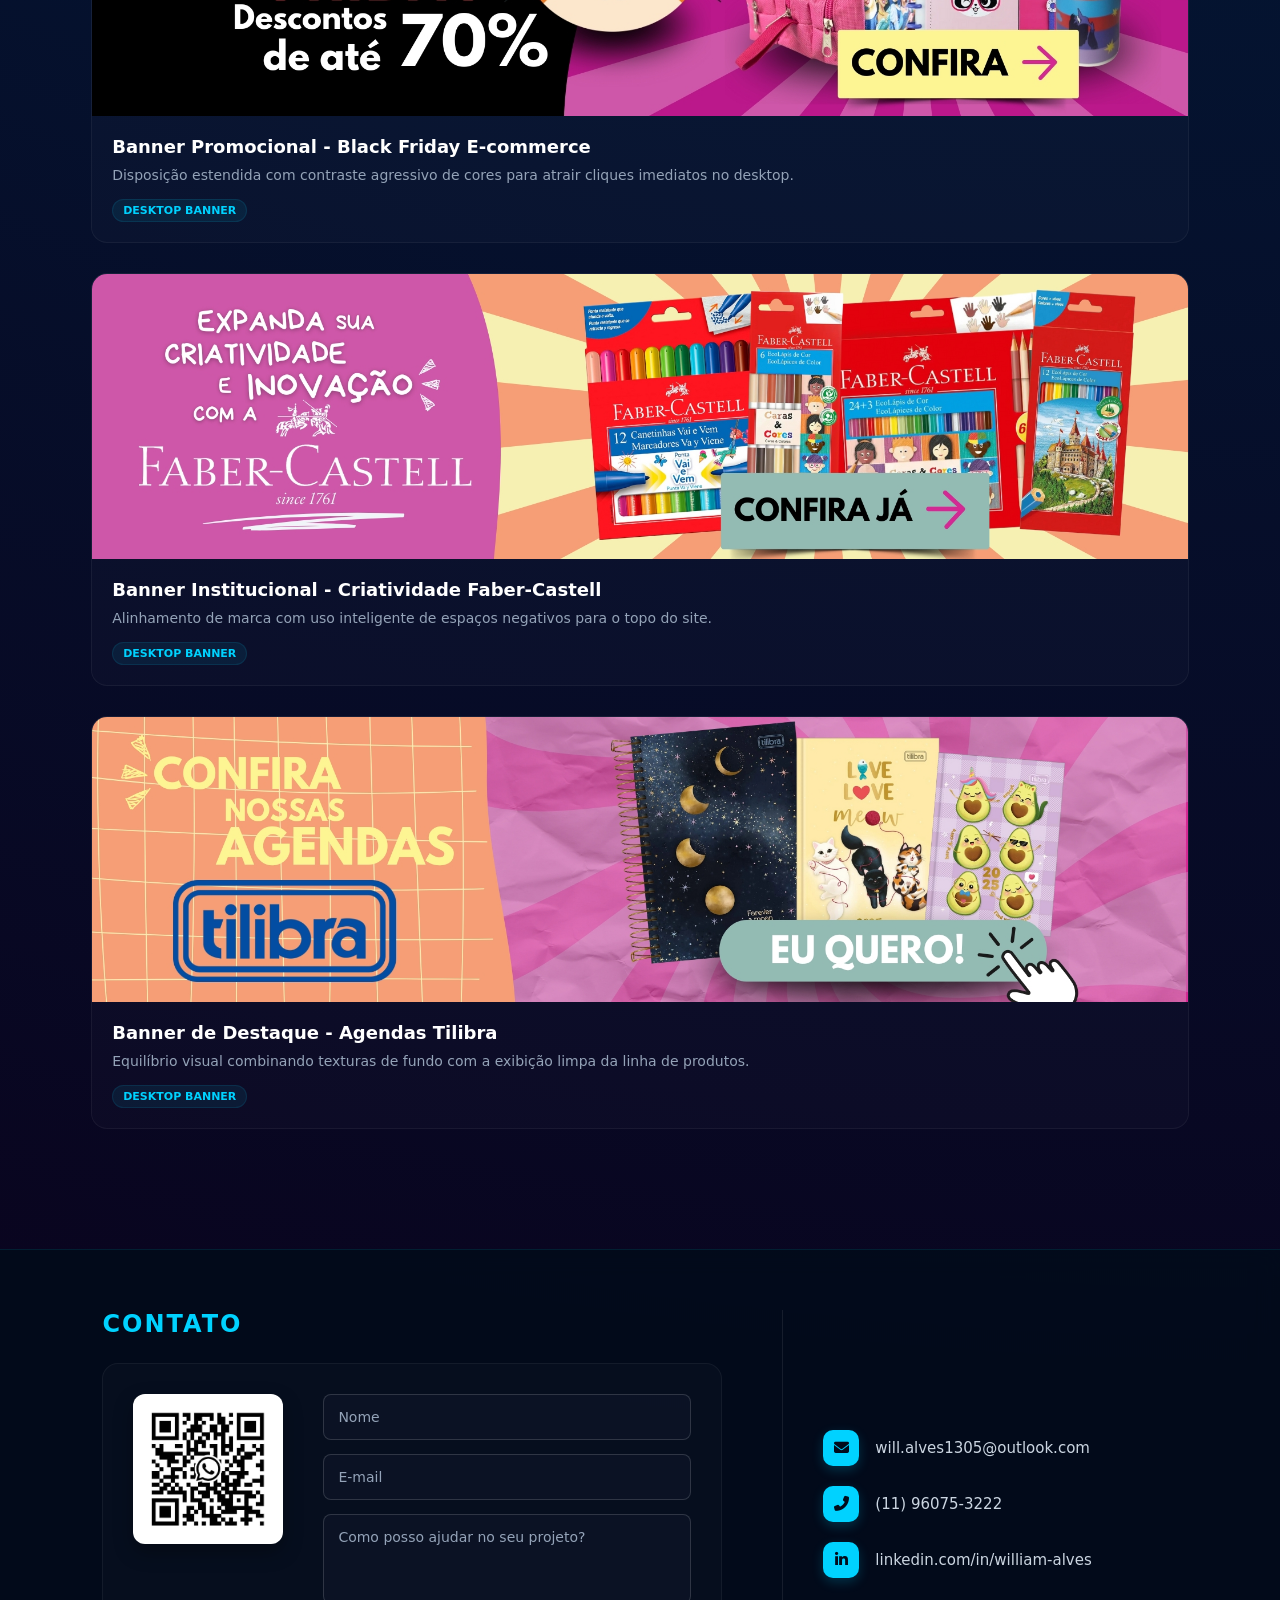
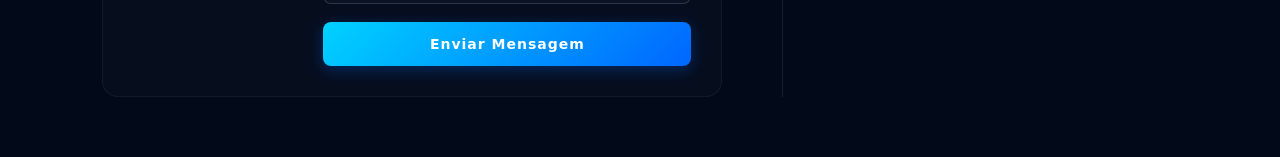
==== commit 31204f71: "Add files via upload" ====
--- a/portfolio.html
+++ b/portfolio.html
@@ -332,15 +332,20 @@
                     <div class="qr-code">
                         <img src="QR CODE WPP.jpeg" alt="QR Code WhatsApp">
                     </div>
-                    <form class="contact-form">
+                    <form class="contact-form" action="https://api.web3forms.com/submit" method="POST">
+                        <input type="hidden" name="access_key" value="dcbfcbc7-c94f-422b-b611-c91d7e7a6dba">
+                        <input type="hidden" name="redirect" value="https://seu-usuario.github.io/Meu-Portif-lio/">
+                        
+                        <input type="checkbox" name="botcheck" class="hidden" style="display: none;">
+
                         <div class="form-group">
-                            <input type="text" placeholder="Nome" required>
+                            <input type="text" name="Nome" placeholder="Nome" required>
                         </div>
                         <div class="form-group">
-                            <input type="email" placeholder="E-mail" required>
+                            <input type="email" name="Email" placeholder="E-mail" required>
                         </div>
                         <div class="form-group">
-                            <textarea placeholder="Como posso ajudar no seu projeto?" required></textarea>
+                            <textarea name="Mensagem" placeholder="Como posso ajudar no seu projeto?" required></textarea>
                         </div>
                         <button type="submit" class="btn-submit">Enviar Mensagem</button>
                     </form>
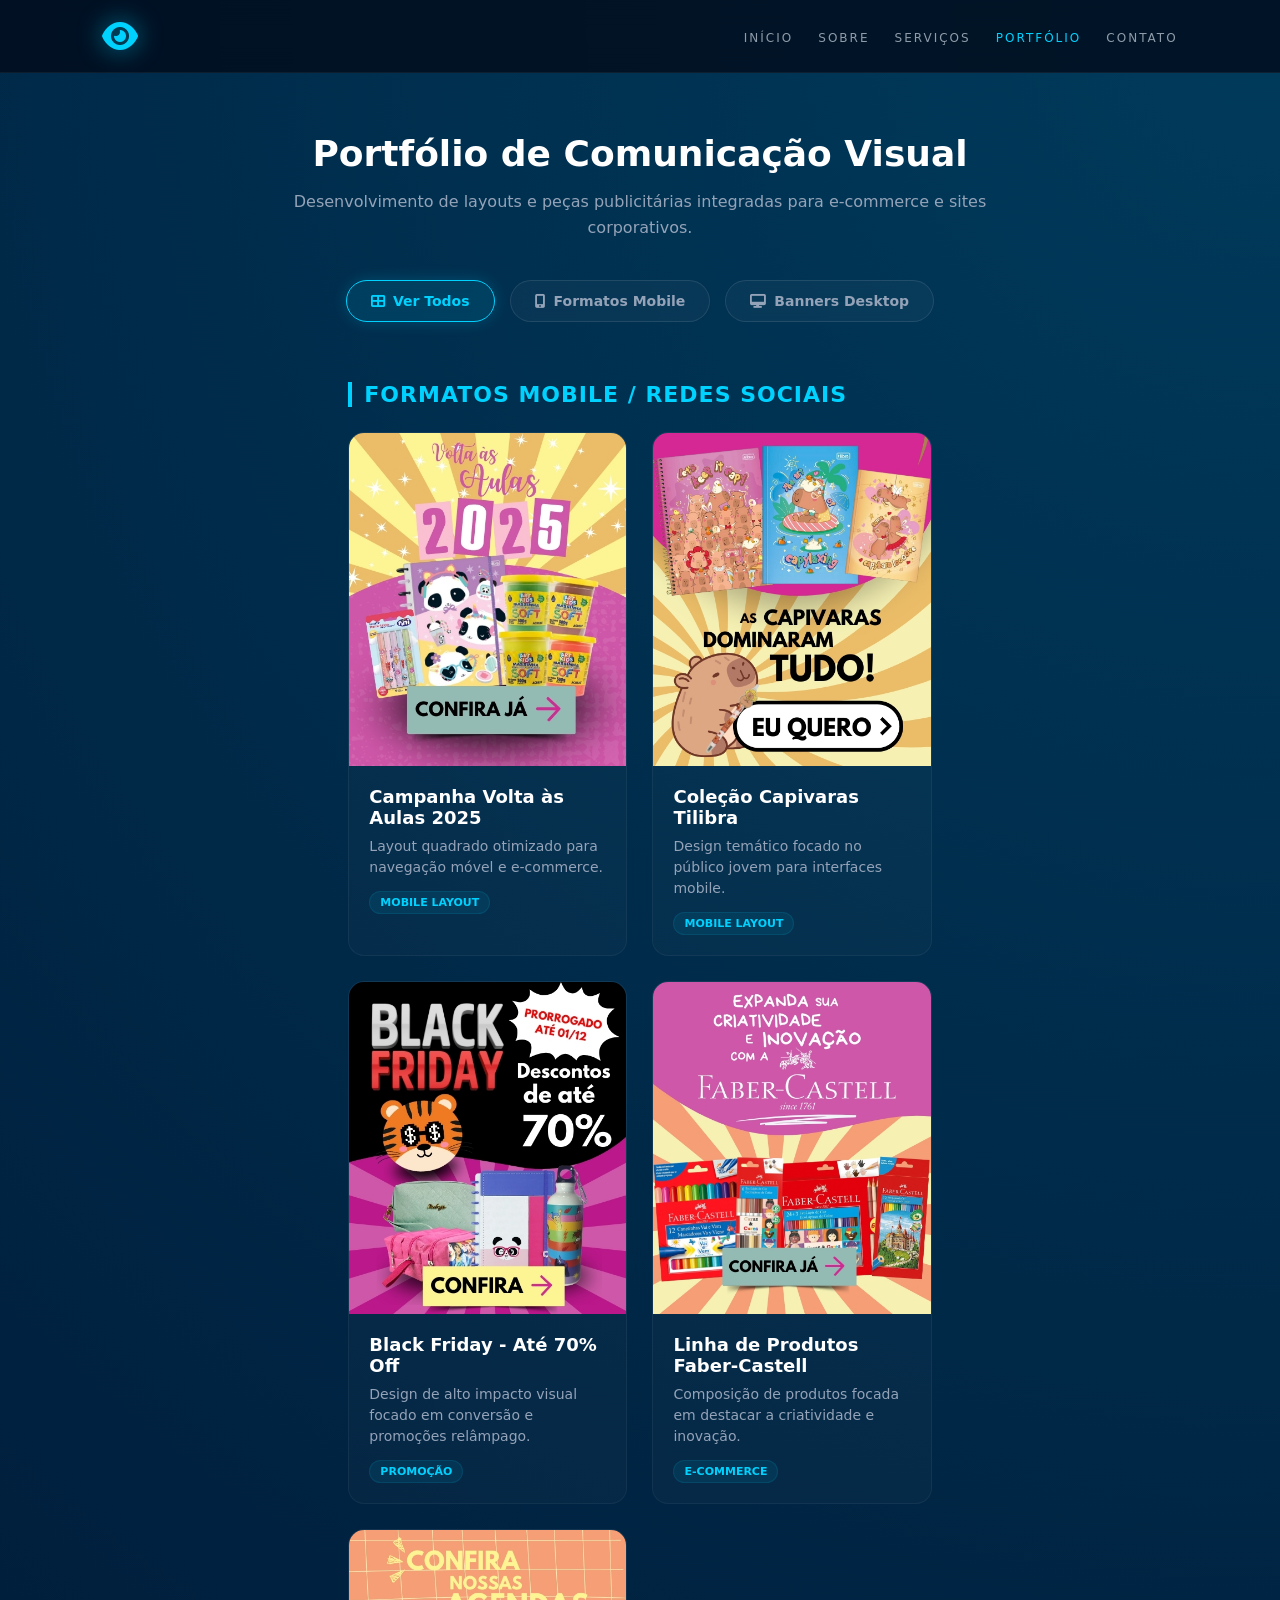
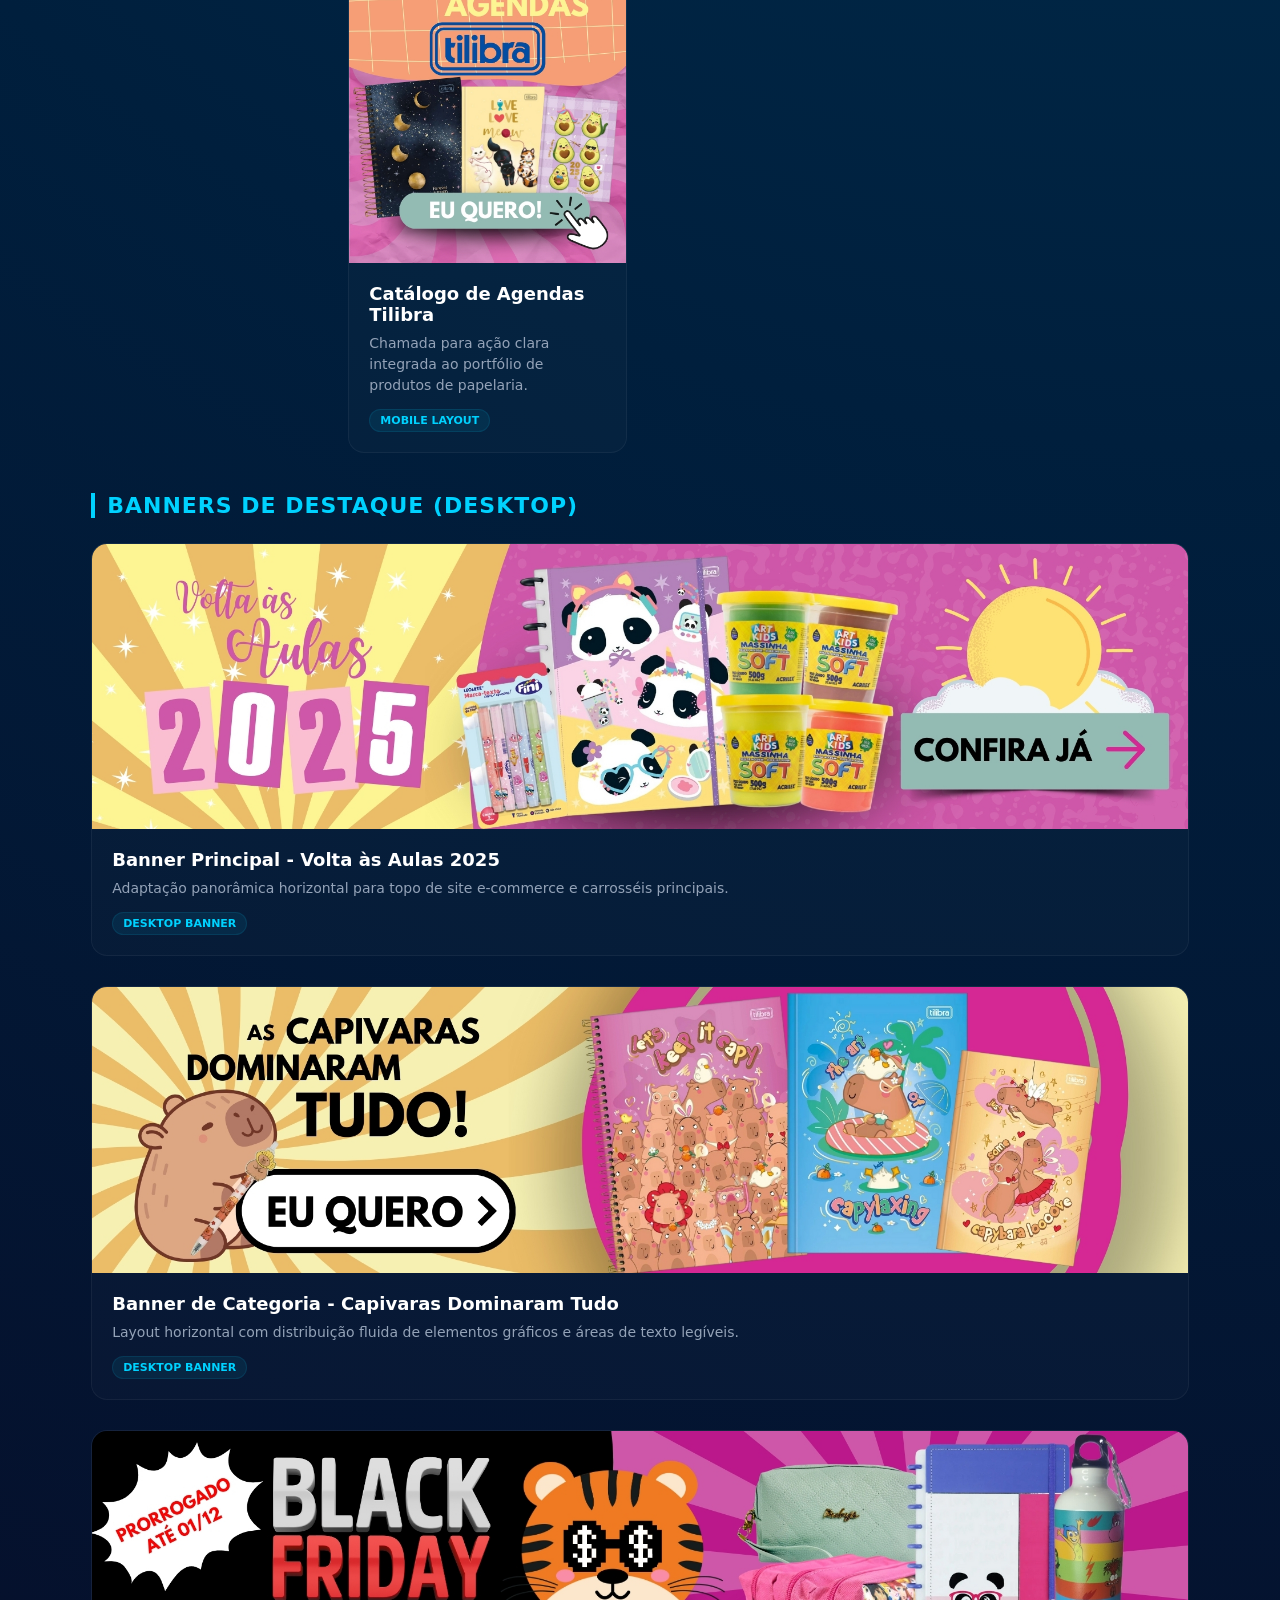
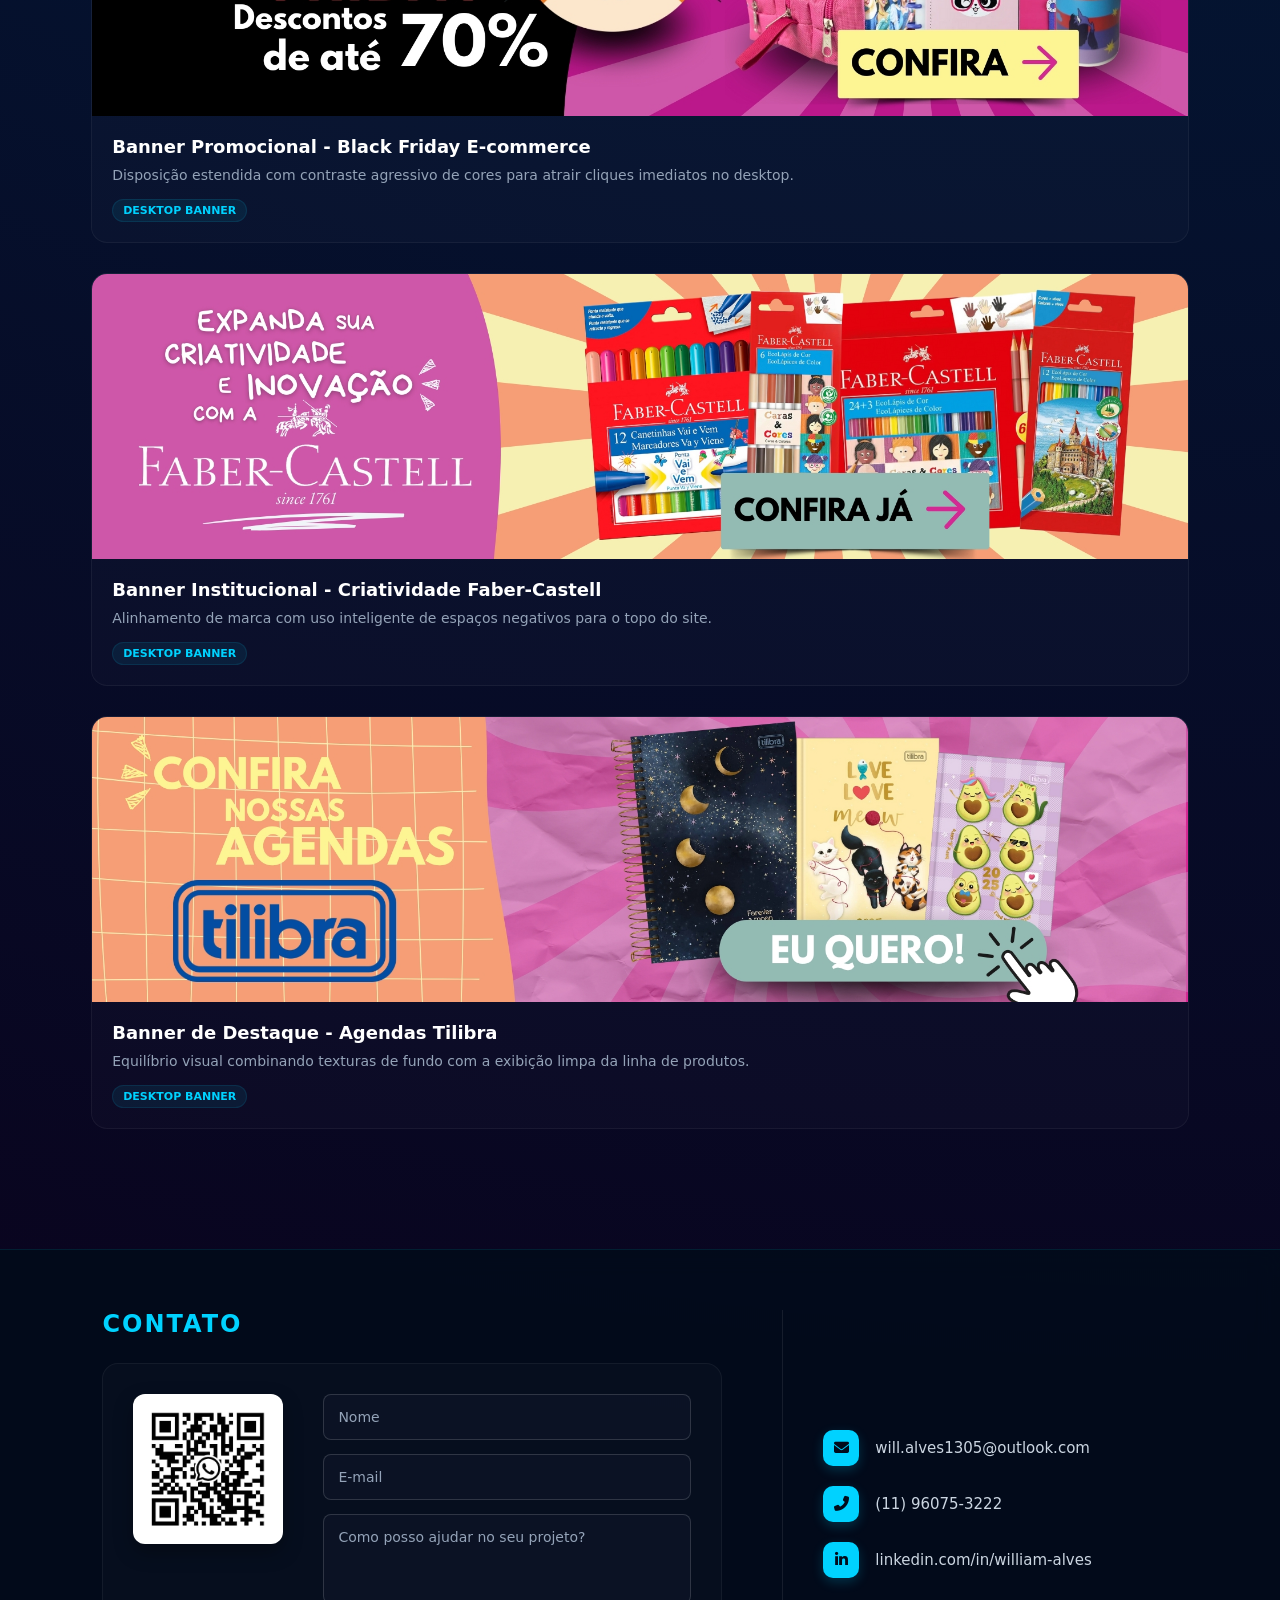
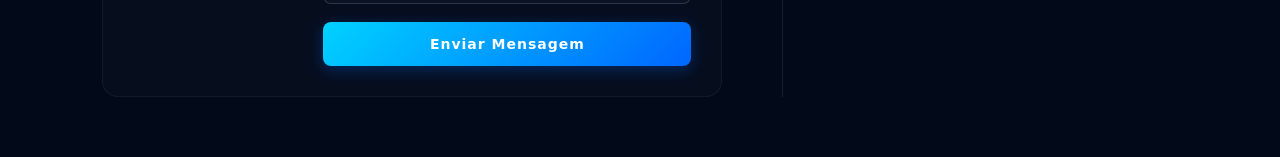
==== commit ad70e7e5: "Add files via upload" ====
--- a/portfolio.html
+++ b/portfolio.html
@@ -44,6 +44,7 @@
             justify-content: center;
             gap: 15px;
             margin-bottom: 20px;
+            flex-wrap: wrap; /* Permite que os botões quebrem linha no mobile se faltar espaço */
         }
 
         .filter-btn {
@@ -98,14 +99,14 @@
             letter-spacing: 1px;
         }
 
-        /* Grid para Artes Quadradas (Mobile) */
+        /* Grid para Artes Quadradas */
         .grid-squares {
             display: grid;
             grid-template-columns: repeat(auto-fit, minmax(250px, 1fr));
             gap: 25px;
         }
 
-        /* Grid para Banners Largos (Desktop) */
+        /* Grid para Banners Largos */
         .grid-banners {
             display: flex;
             flex-direction: column;
@@ -178,6 +179,62 @@
             text-transform: uppercase;
             border: 1px solid rgba(0, 210, 255, 0.1);
             margin-top: 5px;
+        }
+
+        /* ================= MEDIA QUERIES PARA RESPONSIVIDADE MOBILE ================= */
+        @media (max-width: 768px) {
+            .portfolio-container {
+                margin: 30px auto;
+                gap: 25px;
+            }
+
+            .portfolio-intro h1 {
+                font-size: 28px;
+            }
+
+            .portfolio-intro p {
+                font-size: 14px;
+            }
+
+            /* Botões do Filtro mais adequados para o toque e espaço menor */
+            .portfolio-filters {
+                gap: 8px;
+            }
+
+            .filter-btn {
+                padding: 10px 18px;
+                font-size: 13px;
+                flex-grow: 1; /* Faz os botões distribuírem o espaço igualmente no mobile */
+                justify-content: center;
+            }
+
+            .section-title {
+                font-size: 18px;
+                margin-bottom: 15px;
+            }
+
+            /* Reduz levemente o espaçamento interno do card no mobile */
+            .art-info {
+                padding: 15px;
+            }
+
+            .art-info h2 {
+                font-size: 16px;
+            }
+
+            .art-info p {
+                font-size: 13px;
+            }
+
+            /* Ajusta o grid para garantir que em celulares muito pequenos mostre 1 coluna perfeita */
+            .grid-squares {
+                grid-template-columns: 1fr;
+                gap: 15px;
+            }
+
+            .grid-banners {
+                gap: 15px;
+            }
         }
     </style>
 </head>
@@ -334,7 +391,7 @@
                     </div>
                     <form class="contact-form" action="https://api.web3forms.com/submit" method="POST">
                         <input type="hidden" name="access_key" value="dcbfcbc7-c94f-422b-b611-c91d7e7a6dba">
-                        <input type="hidden" name="redirect" value="https://seu-usuario.github.io/Meu-Portif-lio/">
+                        <input type="hidden" name="redirect" value="https://will1305.github.io/Meu-Portif-lio/index.html">
                         
                         <input type="checkbox" name="botcheck" class="hidden" style="display: none;">
 
@@ -372,18 +429,14 @@
     <!-- Script para controlar a troca de visualização -->
     <script>
         function filterPortfolio(category) {
-            // Seleciona os elementos das seções
             const mobileSection = document.getElementById('sec-mobile');
             const desktopSection = document.getElementById('sec-desktop');
             
-            // Remove a classe active de todos os botões do filtro
             const buttons = document.querySelectorAll('.filter-btn');
             buttons.forEach(btn => btn.classList.remove('active'));
             
-            // Adiciona a classe active no botão clicado com base no evento atual
             event.currentTarget.classList.add('active');
 
-            // Lógica para esconder ou mostrar as seções com animação
             if (category === 'todos') {
                 mobileSection.style.display = 'block';
                 desktopSection.style.display = 'block';
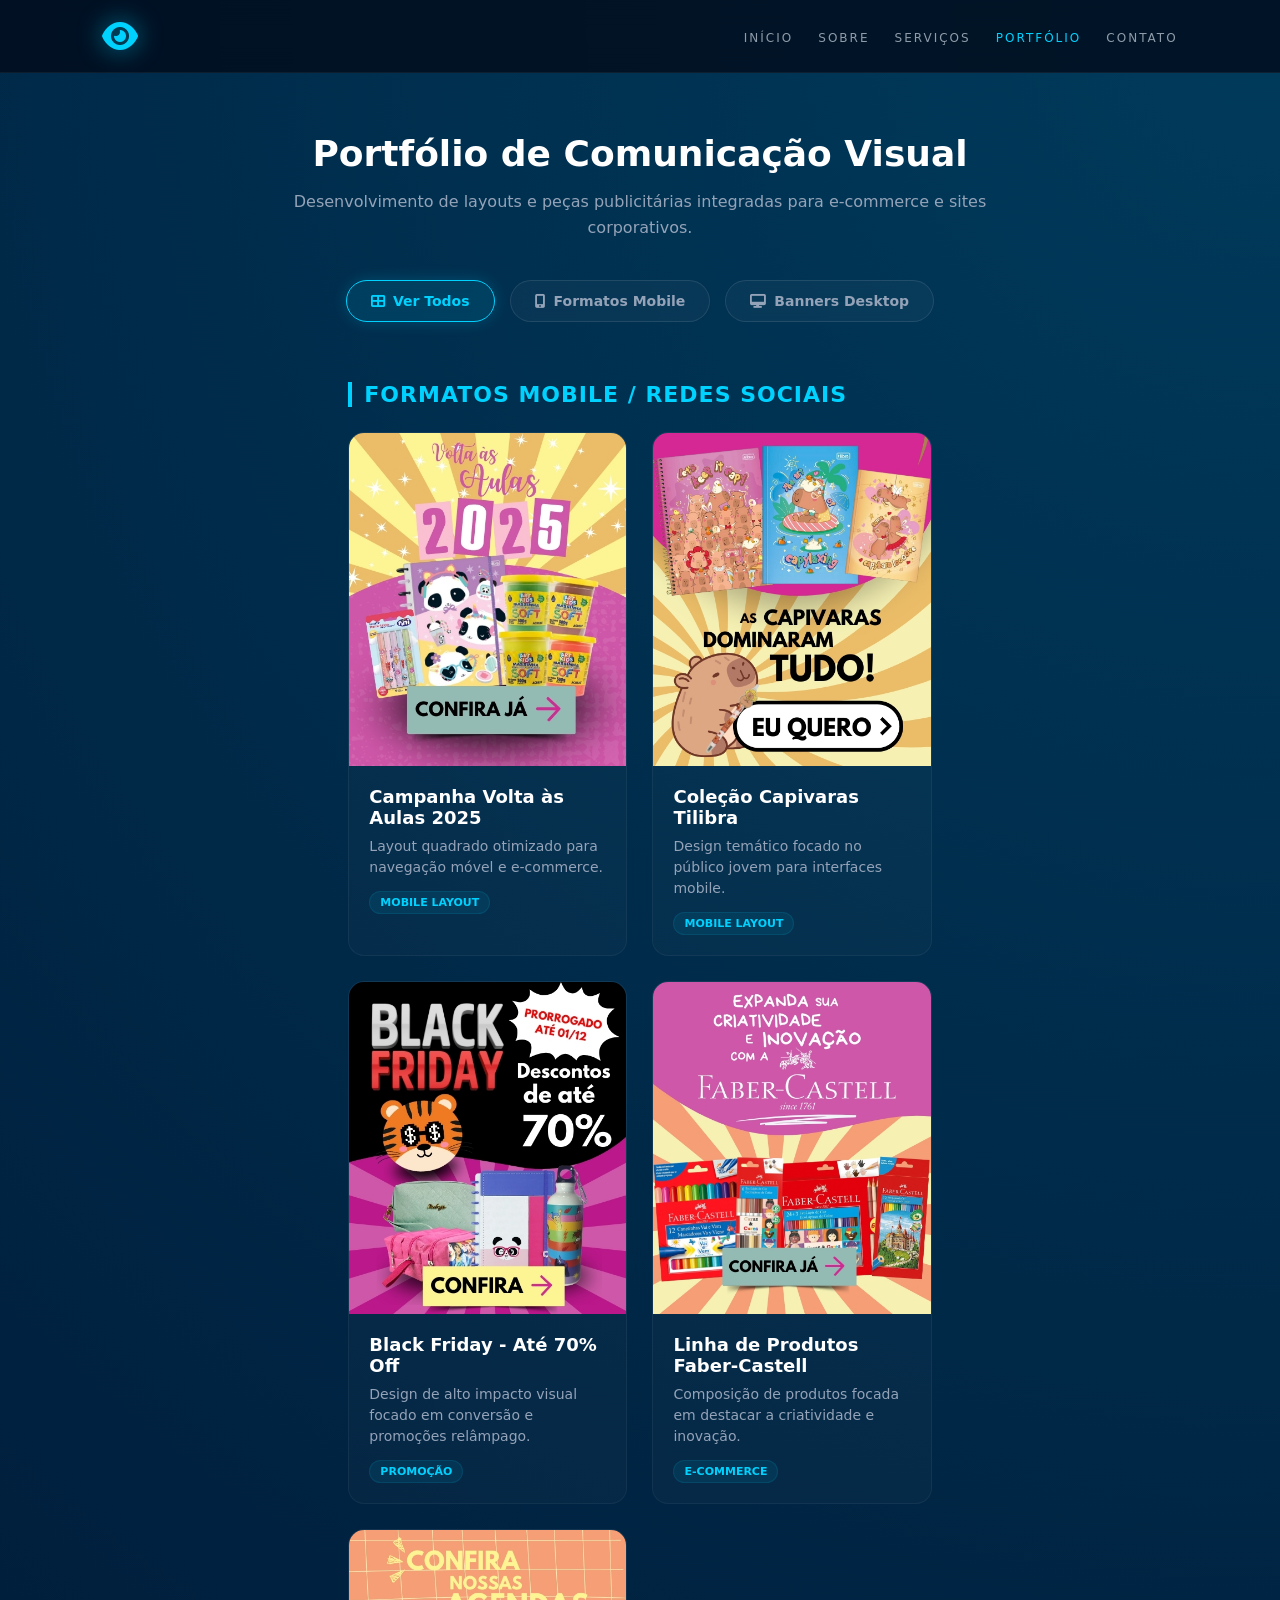
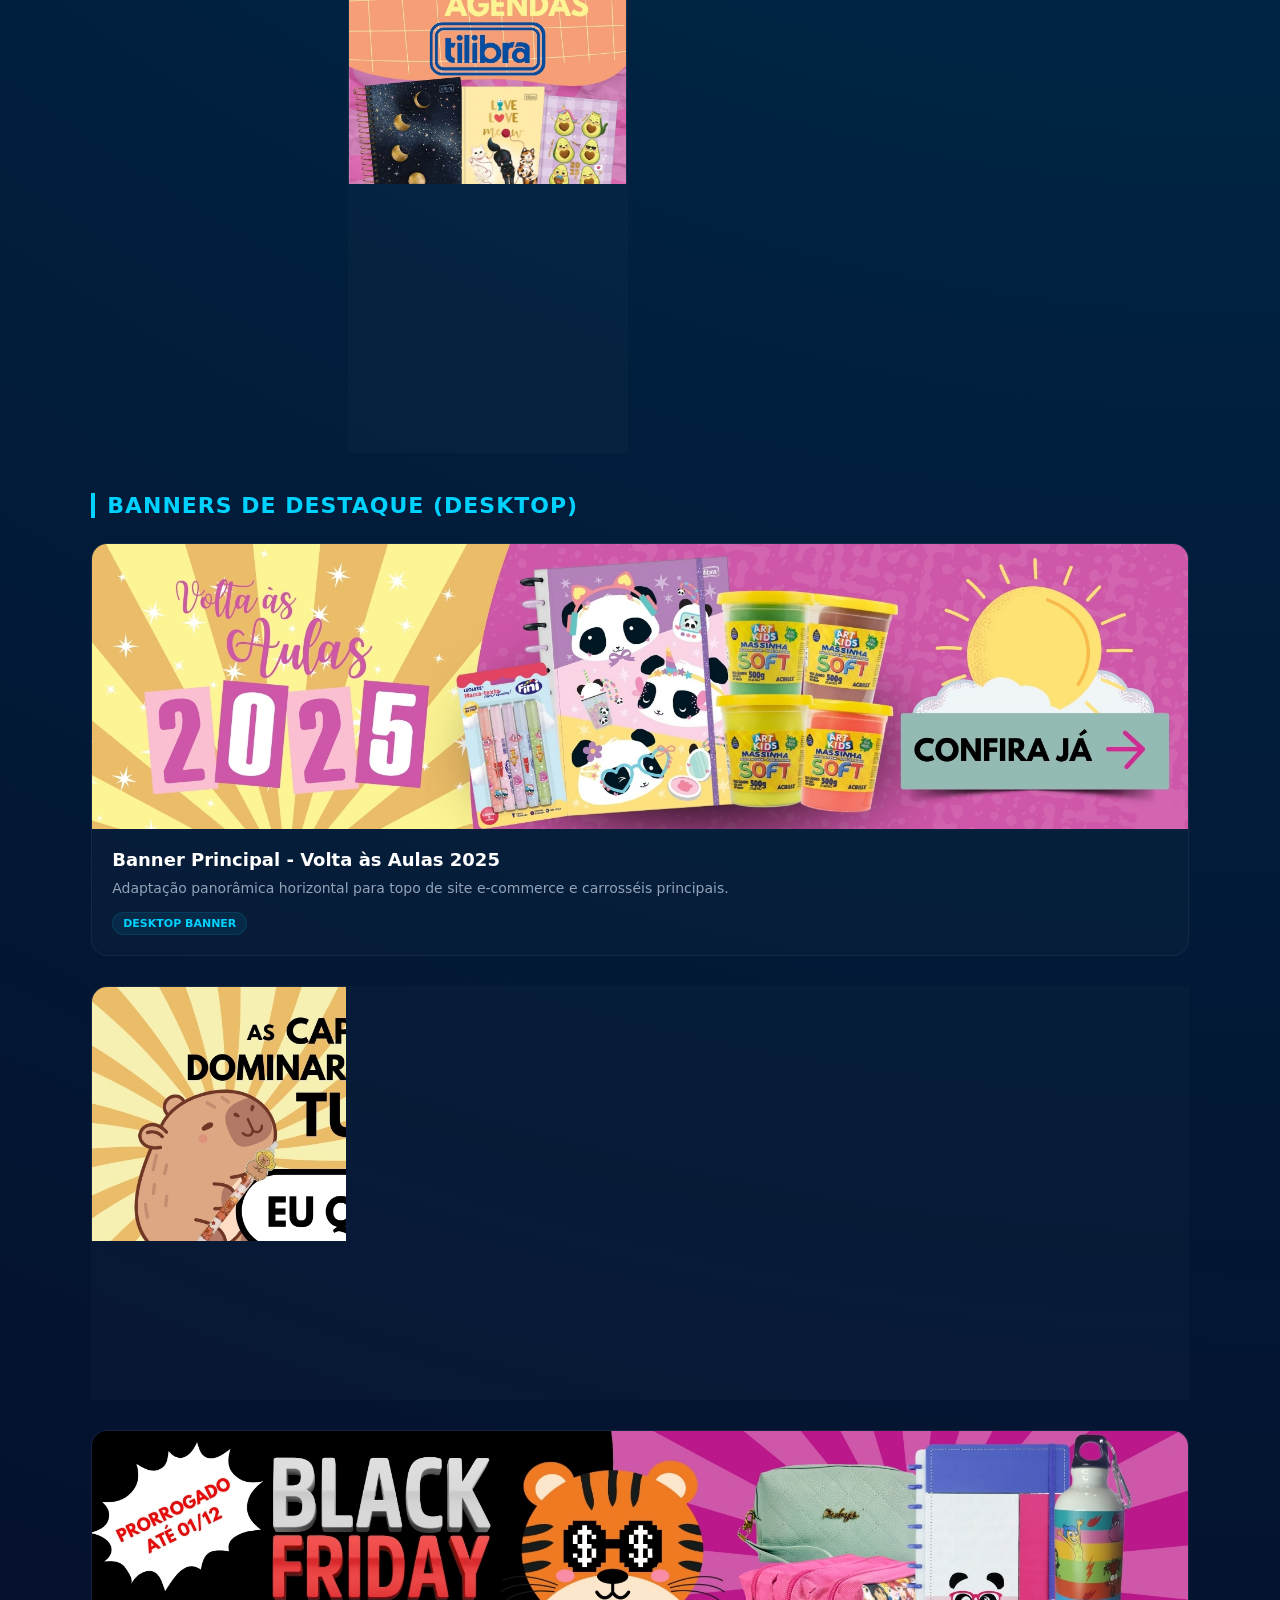
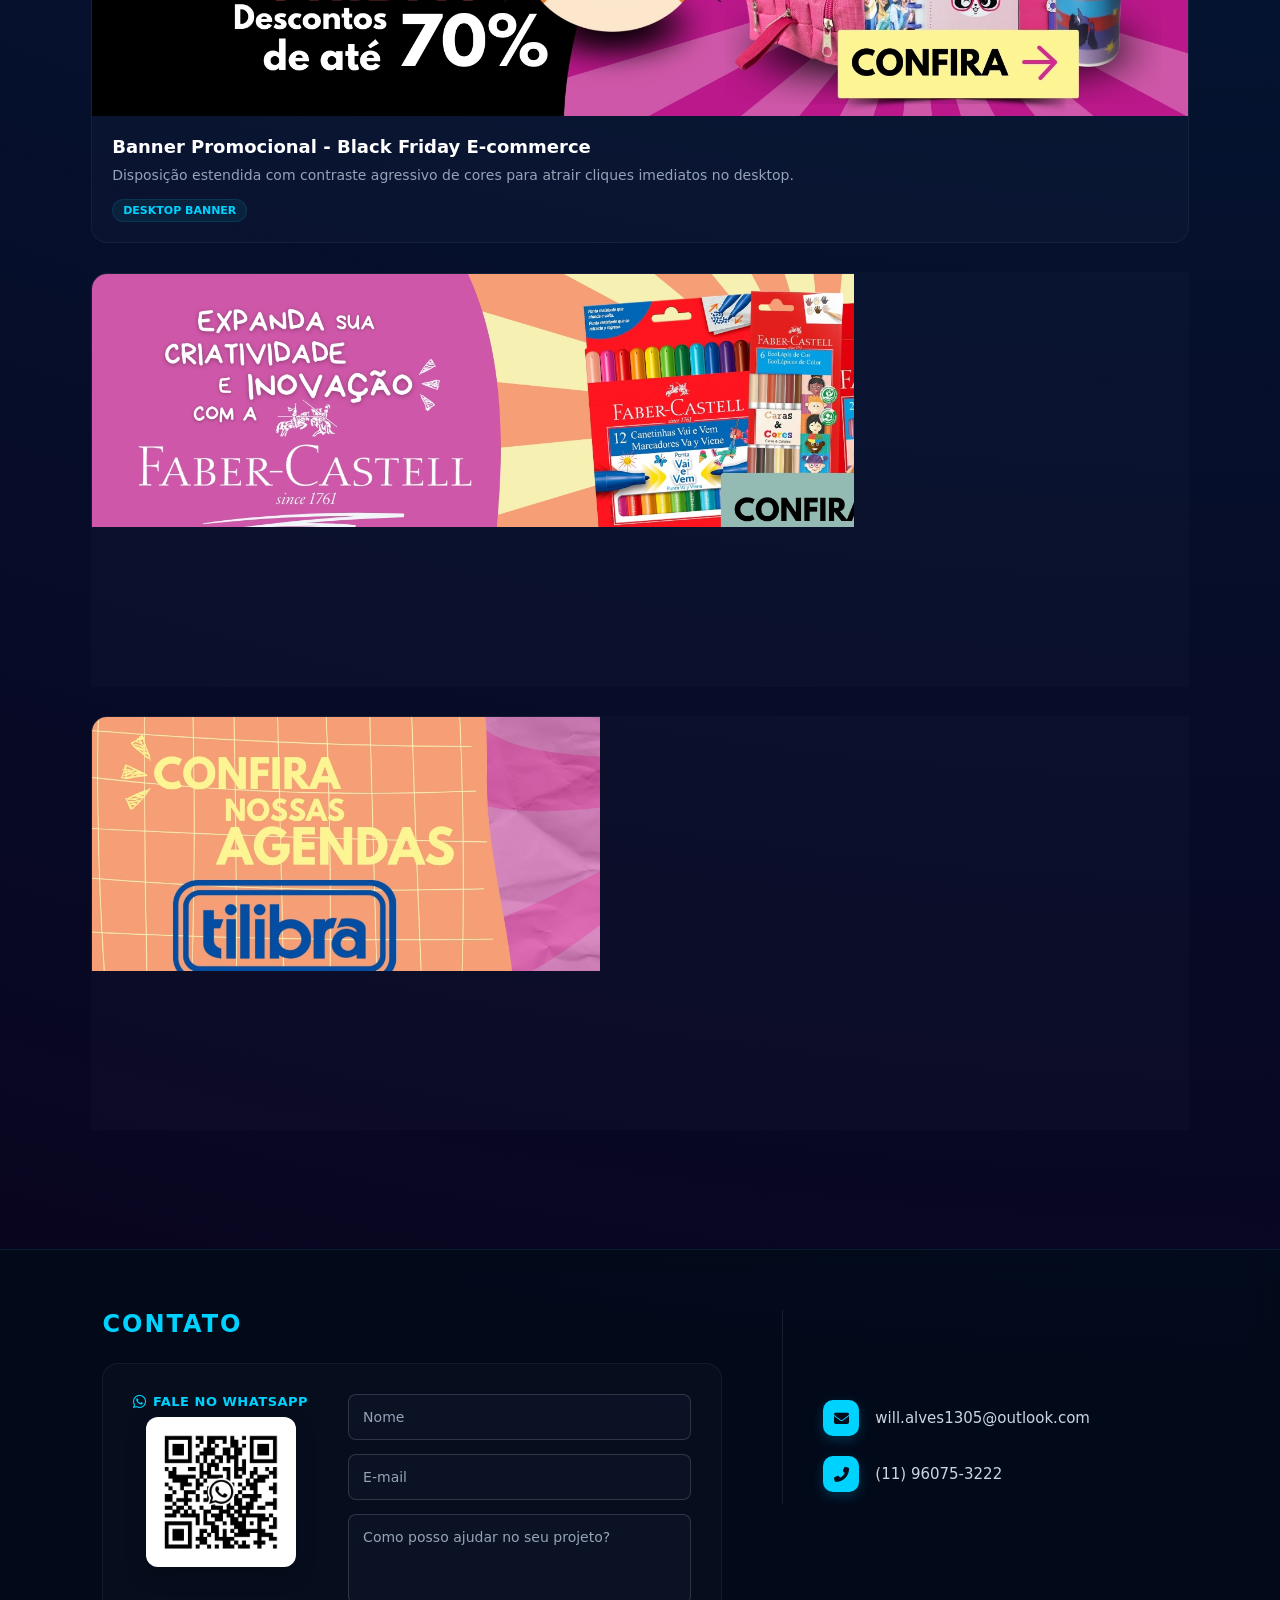
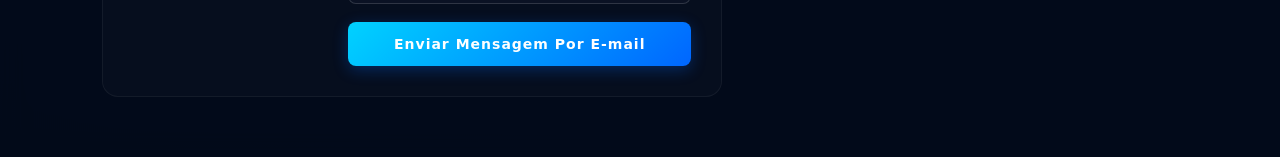
==== commit 95812663: "Add files via upload" ====
--- a/portfolio.html
+++ b/portfolio.html
@@ -3,6 +3,7 @@
 <head>
     <meta charset="UTF-8">
     <meta name="viewport" content="width=device-width, initial-scale=1.0">
+    <link rel="icon" type="image/png" href="favicon.png">
     <title>Portfólio - William Alves</title>
     <!-- Font Awesome para os Ícones -->
     <link rel="stylesheet" href="https://cdnjs.cloudflare.com/ajax/libs/font-awesome/6.4.0/css/all.min.css">
@@ -386,14 +387,15 @@
             <div class="footer-left-wrapper">
                 <h3 class="contact-title">contato</h3>
                 <div class="footer-left">
-                    <div class="qr-code">
-                        <img src="QR CODE WPP.jpeg" alt="QR Code WhatsApp">
+                    <div class="qr-container">
+                        <span class="qr-label"><i class="fab fa-whatsapp"></i> Fale no WhatsApp</span>
+                        <div class="qr-code">
+                            <img src="QR CODE WPP.jpeg" alt="QR Code WhatsApp">
+                        </div>
                     </div>
                     <form class="contact-form" action="https://api.web3forms.com/submit" method="POST">
                         <input type="hidden" name="access_key" value="dcbfcbc7-c94f-422b-b611-c91d7e7a6dba">
                         <input type="hidden" name="redirect" value="https://will1305.github.io/Meu-Portif-lio/index.html">
-                        
-                        <input type="checkbox" name="botcheck" class="hidden" style="display: none;">
 
                         <div class="form-group">
                             <input type="text" name="Nome" placeholder="Nome" required>
@@ -404,7 +406,9 @@
                         <div class="form-group">
                             <textarea name="Mensagem" placeholder="Como posso ajudar no seu projeto?" required></textarea>
                         </div>
-                        <button type="submit" class="btn-submit">Enviar Mensagem</button>
+                        
+                        <input type="checkbox" name="botcheck" class="hidden" style="display: none;">
+                        <button type="submit" class="btn-submit">Enviar Mensagem Por E-mail</button>
                     </form>
                 </div>
             </div>
@@ -421,6 +425,10 @@
                 <div class="contact-info">
                     <i class="fab fa-linkedin-in"></i>
                     <a href="https://linkedin.com/in/" target="_blank">linkedin.com/in/william-alves</a>
+                </div>
+                <div class="contact-info">
+                    <i class="fas fa-map-marker-alt"></i>
+                    <span>Atendimento em Mauá e regiões próximas (SP)</span>
                 </div>
             </div>
         </div>
--- a/style.css
+++ b/style.css
@@ -1,620 +1,691 @@
-/* ==========================================================================
-   RESET E CONFIGURAÇÕES GERAIS
-   ========================================================================== */
-* {
-    margin: 0;
-    padding: 0;
-    box-sizing: border-box;
-    font-family: 'Segoe UI', system-ui, -apple-system, sans-serif;
-}
-
-body {
-    background: radial-gradient(circle at top right, #003b5c, #001f3d 40%, #0b001a 100%);
-    color: #f8fafc;
-    min-height: 100vh;
-    display: flex;
-    flex-direction: column;
-    overflow-x: hidden;
-}
-
-/* ==========================================================================
-   CABEÇALHO (HEADER & NAV)
-   ========================================================================== */
-header {
-    display: flex;
-    justify-content: space-between;
-    align-items: center;
-    padding: 25px 8%;
-    background: rgba(11, 0, 26, 0.4);
-    backdrop-filter: blur(12px);
-    -webkit-backdrop-filter: blur(12px);
-    border-bottom: 1px solid rgba(255, 255, 255, 0.05);
-}
-
-.brand-logo {
-    display: flex;
-    align-items: center;
-    color: #00d2ff;
-    font-size: 32px;
-    text-decoration: none;
-    transition: transform 0.3s ease;
-}
-
-.brand-logo:hover {
-    transform: scale(1.05);
-}
-
-.brand-logo i {
-    filter: drop-shadow(0 0 12px rgba(0, 210, 255, 0.6));
-}
-
-nav a {
-    color: #f8fafc;
-    text-decoration: none;
-    margin-left: 35px;
-    text-transform: uppercase;
-    font-size: 12px;
-    font-weight: 600;
-    letter-spacing: 2px;
-    opacity: 0.65;
-    transition: all 0.3s ease;
-}
-
-nav a:hover {
-    opacity: 1;
-    color: #00d2ff;
-    text-shadow: 0 0 10px rgba(0, 210, 255, 0.4);
-}
-
-/* ==========================================================================
-   CONTEÚDO PRINCIPAL (MAIN)
-   ========================================================================== */
-main {
-    display: flex;
-    max-width: 1300px;
-    margin: 40px auto;
-    padding: 0 8%;
-    align-items: center;
-    justify-content: space-between;
-    flex-grow: 1;
-    gap: 80px;
-}
-
-.content-section {
-    flex: 1.3;
-}
-
-.content-section h1 {
-    font-size: 36px;
-    margin-bottom: 35px;
-    color: #ffffff;
-    font-weight: 700;
-    line-height: 1.3;
-    letter-spacing: -0.5px;
-}
-
-.services-list {
-    list-style: none;
-}
-
-.services-list li {
-    margin-bottom: 24px;
-    font-size: 16px;
-    line-height: 1.8;
-    text-align: justify;
-    color: #cbd5e1;
-    position: relative;
-    padding-left: 25px;
-}
-
-.services-list li::before {
-    content: "•";
-    color: #00d2ff;
-    font-size: 24px;
-    position: absolute;
-    left: 0;
-    top: -2px;
-    text-shadow: 0 0 8px rgba(0, 210, 255, 0.8);
-}
-
-/* ==========================================================================
-   BLOCO DE PERFIL (FOTO E NOME)
-   ========================================================================== */
-.profile-side {
-    flex: 0.7;
-    text-align: center;
-    display: flex;
-    flex-direction: column;
-    align-items: center;
-}
-
-.avatar-wrapper {
-    position: relative;
-    width: 270px;
-    height: 270px;
-    margin-bottom: 30px;
-    border-radius: 50%;
-    padding: 5px;
-    background: linear-gradient(135deg, #00d2ff 0%, #0055ff 100%);
-    box-shadow: 0 0 40px rgba(0, 150, 255, 0.35);
-}
-
-.avatar-wrapper img {
-    width: 100%;
-    height: 100%;
-    object-fit: cover;
-    border-radius: 50%;
-}
-
-.profile-side h2 {
-    font-size: 30px;
-    letter-spacing: 0.5px;
-    margin-bottom: 8px;
-    text-transform: uppercase;
-    font-weight: 700;
-    color: #ffffff;
-}
-
-.profile-side p {
-    color: #00d2ff;
-    font-size: 13px;
-    letter-spacing: 4px;
-    text-transform: uppercase;
-    font-weight: 600;
-}
-
-/* ==========================================================================
-   RODAPÉ REFORMULADO (PROFISSIONAL)
-   ========================================================================== */
-footer {
-    background: rgba(2, 12, 27, 0.85);
-    backdrop-filter: blur(12px);
-    -webkit-backdrop-filter: blur(12px);
-    padding: 60px 8%;
-    border-top: 1px solid rgba(0, 210, 255, 0.1);
-}
-
-.footer-container {
-    max-width: 1300px;
-    margin: 0 auto;
-    display: flex;
-    justify-content: space-between;
-    align-items: stretch; /* Alinha os blocos na mesma altura */
-    gap: 60px;
-}
-
-.contact-title {
-    font-size: 24px;
-    margin-bottom: 25px;
-    text-transform: uppercase;
-    font-weight: 600;
-    letter-spacing: 2px;
-    color: #00d2ff;
-}
-
-.footer-left-wrapper {
-    flex: 1.4;
-}
-
-.footer-left {
-    display: flex;
-    align-items: flex-start;
-    gap: 40px;
-    background: rgba(255, 255, 255, 0.02);
-    padding: 30px;
-    border-radius: 16px;
-    border: 1px solid rgba(255, 255, 255, 0.05);
-}
-
-.qr-code {
-    width: 150px;
-    height: 150px;
-    background: #ffffff; /* Fundo branco puro destaca melhor o QR Code */
-    padding: 12px;
-    border-radius: 12px;
-    box-shadow: 0 8px 20px rgba(0, 0, 0, 0.3);
-    display: flex;
-    align-items: center;
-    justify-content: center;
-}
-
-.qr-code img {
-    width: 100%;
-    height: 100%;
-    object-fit: contain;
-}
-
-.contact-form {
-    flex: 1;
-    display: flex;
-    flex-direction: column;
-}
-
-.form-group {
-    margin-bottom: 14px;
-}
-
-.form-group input, .form-group textarea {
-    width: 100%; /* Ocupa o espaço correto do container flexível */
-    padding: 14px;
-    border: 1px solid rgba(255, 255, 255, 0.15);
-    border-radius: 8px;
-    background: rgba(15, 23, 42, 0.6);
-    color: #ffffff;
-    font-size: 14px;
-    outline: none;
-    transition: all 0.3s ease;
-}
-
-.form-group input::placeholder, .form-group textarea::placeholder {
-    color: #94a3b8;
-}
-
-.form-group input:focus, .form-group textarea:focus {
-    border-color: #00d2ff;
-    box-shadow: 0 0 12px rgba(0, 210, 255, 0.3);
-    background: rgba(15, 23, 42, 0.9);
-}
-
-.form-group textarea {
-    height: 90px;
-    resize: none;
-}
-
-/* Botão Corporativo Call-to-Action */
-.btn-submit {
-    background: linear-gradient(135deg, #00d2ff 0%, #0066ff 100%);
-    color: #ffffff;
-    border: none;
-    padding: 14px;
-    border-radius: 8px;
-    font-size: 14px;
-    font-weight: 600;
-    letter-spacing: 1px;
-    cursor: pointer;
-    transition: all 0.3s ease;
-    box-shadow: 0 4px 15px rgba(0, 102, 255, 0.3);
-}
-
-.btn-submit:hover {
-    transform: translateY(-2px);
-    box-shadow: 0 6px 20px rgba(0, 210, 255, 0.5);
-    filter: brightness(1.1);
-}
-
-/* Bloco Lateral de Contatos Diretos */
-.footer-right {
-    flex: 0.8;
-    display: flex;
-    flex-direction: column;
-    gap: 20px;
-    justify-content: center;
-    border-left: 1px solid rgba(255, 255, 255, 0.08);
-    padding-left: 40px;
-}
-
-.contact-info {
-    display: flex;
-    align-items: center;
-    gap: 16px;
-    font-size: 15px;
-}
-
-.contact-info i {
-    color: #020c1b;
-    background: #00d2ff;
-    width: 36px;
-    height: 36px;
-    border-radius: 10px; /* Formato quadrado arredondado moderno */
-    display: flex;
-    align-items: center;
-    justify-content: center;
-    font-size: 15px;
-    box-shadow: 0 4px 12px rgba(0, 210, 255, 0.2);
-}
-
-.contact-info a {
-    color: #cbd5e1;
-    text-decoration: none;
-    transition: all 0.3s ease;
-    font-weight: 500;
-}
-
-.contact-info a:hover {
-    color: #00d2ff;
-    padding-left: 5px; /* Sutil efeito de movimento ao passar o mouse */
-}
-
-/* Ajustes Responsivos para Mobile */
-@media (max-width: 900px) {
-    .footer-container {
-        flex-direction: column;
-        gap: 50px;
-    }
-    .footer-left {
-        flex-direction: column;
-        align-items: center;
-        padding: 20px;
-    }
-    .contact-form {
-        width: 100%;
-    }
-    .footer-right {
-        border-left: none;
-        padding-left: 0;
-        align-items: center;
-        border-top: 1px solid rgba(255, 255, 255, 0.08);
-        padding-top: 30px;
-    }
-}
-
-/* ==========================================================================
-   RESPONSIVIDADE (MOBILE / TABLET)
-   ========================================================================== */
-@media (max-width: 1024px) {
-    header {
-        padding: 25px 4%;
-    }
-    main {
-        padding: 0 4%;
-        gap: 40px;
-    }
-    footer {
-        padding: 60px 4%;
-    }
-}
-
-@media (max-width: 900px) {
-    header {
-        flex-direction: column;
-        gap: 20px;
-        text-align: center;
-    }
-    nav a {
-        margin: 0 12px;
-    }
-    main {
-        flex-direction: column-reverse;
-        text-align: center;
-        margin: 40px auto;
-    }
-    .content-section h1 {
-        font-size: 28px;
-    }
-    .services-list li {
-        text-align: center;
-        padding-left: 0;
-    }
-    .services-list li::before {
-        display: none;
-    }
-    .footer-container {
-        flex-direction: column;
-        align-items: center;
-        gap: 40px;
-    }
-    .footer-left {
-        flex-direction: column;
-        gap: 30px;
-    }
-    .footer-right {
-        padding-top: 0;
-        align-items: center;
-    }
-}
-
-/* ==========================================================================
-   ESTILOS UNIFICADOS (HEADER, CARDS E FOOTER PREMIUM)
-   ========================================================================== */
-
-/* Ajuste Geral do Header */
-header {
-    display: flex;
-    justify-content: space-between;
-    align-items: center;
-    padding: 20px 8%;
-    background: rgba(2, 12, 27, 0.8);
-    backdrop-filter: blur(12px);
-    -webkit-backdrop-filter: blur(12px);
-    border-bottom: 1px solid rgba(255, 255, 255, 0.05);
-    position: sticky;
-    top: 0;
-    z-index: 1000;
-}
-
-header nav a {
-    color: #cbd5e1;
-    text-decoration: none;
-    margin-left: 20px;
-    font-weight: 500;
-    transition: all 0.3s ease;
-    opacity: 0.7;
-}
-
-header nav a:hover {
-    color: #00d2ff;
-    opacity: 1;
-}
-
-/* Rodapé Reformulado Profissional */
-footer {
-    background: rgba(2, 12, 27, 0.85);
-    backdrop-filter: blur(12px);
-    -webkit-backdrop-filter: blur(12px);
-    padding: 60px 8%;
-    border-top: 1px solid rgba(0, 210, 255, 0.1);
-    margin-top: 60px;
-}
-
-.footer-container {
-    max-width: 1300px;
-    margin: 0 auto;
-    display: flex;
-    justify-content: space-between;
-    align-items: stretch;
-    gap: 60px;
-}
-
-.contact-title {
-    font-size: 24px;
-    margin-bottom: 25px;
-    text-transform: uppercase;
-    font-weight: 600;
-    letter-spacing: 2px;
-    color: #00d2ff;
-}
-
-.footer-left-wrapper {
-    flex: 1.4;
-}
-
-.footer-left {
-    display: flex;
-    align-items: flex-start;
-    gap: 40px;
-    background: rgba(255, 255, 255, 0.02);
-    padding: 30px;
-    border-radius: 16px;
-    border: 1px solid rgba(255, 255, 255, 0.05);
-}
-
-.qr-code {
-    width: 150px;
-    height: 150px;
-    background: #ffffff;
-    padding: 12px;
-    border-radius: 12px;
-    box-shadow: 0 8px 20px rgba(0, 0, 0, 0.3);
-    display: flex;
-    align-items: center;
-    justify-content: center;
-    flex-shrink: 0;
-}
-
-.qr-code img {
-    width: 100%;
-    height: 100%;
-    object-fit: contain;
-}
-
-.contact-form {
-    flex: 1;
-    display: flex;
-    flex-direction: column;
-}
-
-.form-group {
-    margin-bottom: 14px;
-}
-
-.form-group input, .form-group textarea {
-    width: 100%;
-    padding: 14px;
-    border: 1px solid rgba(255, 255, 255, 0.15);
-    border-radius: 8px;
-    background: rgba(15, 23, 42, 0.6);
-    color: #ffffff;
-    font-size: 14px;
-    outline: none;
-    transition: all 0.3s ease;
-}
-
-.form-group input::placeholder, .form-group textarea::placeholder {
-    color: #94a3b8;
-}
-
-.form-group input:focus, .form-group textarea:focus {
-    border-color: #00d2ff;
-    box-shadow: 0 0 12px rgba(0, 210, 255, 0.3);
-    background: rgba(15, 23, 42, 0.9);
-}
-
-.form-group textarea {
-    height: 90px;
-    resize: none;
-}
-
-/* Botão Moderno com Degradê e Brilho */
-.btn-submit {
-    background: linear-gradient(135deg, #00d2ff 0%, #0066ff 100%);
-    color: #ffffff;
-    border: none;
-    padding: 14px;
-    border-radius: 8px;
-    font-size: 14px;
-    font-weight: 600;
-    letter-spacing: 1px;
-    cursor: pointer;
-    transition: all 0.3s ease;
-    box-shadow: 0 4px 15px rgba(0, 102, 255, 0.3);
-    width: 100%;
-}
-
-.btn-submit:hover {
-    transform: translateY(-2px);
-    box-shadow: 0 6px 20px rgba(0, 210, 255, 0.5);
-    filter: brightness(1.1);
-}
-
-/* Bloco Lateral de Contatos Diretos */
-.footer-right {
-    flex: 0.8;
-    display: flex;
-    flex-direction: column;
-    gap: 20px;
-    justify-content: center;
-    border-left: 1px solid rgba(255, 255, 255, 0.08);
-    padding-left: 40px;
-}
-
-.contact-info {
-    display: flex;
-    align-items: center;
-    gap: 16px;
-    font-size: 15px;
-}
-
-.contact-info i {
-    color: #020c1b;
-    background: #00d2ff;
-    width: 36px;
-    height: 36px;
-    border-radius: 10px;
-    display: flex;
-    align-items: center;
-    justify-content: center;
-    font-size: 15px;
-    box-shadow: 0 4px 12px rgba(0, 210, 255, 0.2);
-}
-
-.contact-info a {
-    color: #cbd5e1;
-    text-decoration: none;
-    transition: all 0.3s ease;
-    font-weight: 500;
-}
-
-.contact-info a:hover {
-    color: #00d2ff;
-    padding-left: 5px;
-}
-
-/* Responsividade para Telas Menores */
-@media (max-width: 900px) {
-    .footer-container {
-        flex-direction: column;
-        gap: 50px;
-    }
-    .footer-left {
-        flex-direction: column;
-        align-items: center;
-        padding: 20px;
-    }
-    .footer-right {
-        border-left: none;
-        padding-left: 0;
-        align-items: center;
-        border-top: 1px solid rgba(255, 255, 255, 0.08);
-        padding-top: 30px;
-    }
+/* ==========================================================================
+   RESET E CONFIGURAÇÕES GERAIS
+   ========================================================================== */
+html, body {
+    width: 100%;
+    margin: 0;
+    padding: 0;
+    overflow-x: hidden;
+    position: relative;
+}
+
+* {
+    margin: 0;
+    padding: 0;
+    box-sizing: border-box;
+    font-family: 'Segoe UI', system-ui, -apple-system, sans-serif;
+}
+
+body {
+    background: radial-gradient(circle at top right, #003b5c, #001f3d 40%, #0b001a 100%);
+    color: #f8fafc;
+    min-height: 100vh;
+    display: flex;
+    flex-direction: column;
+}
+
+img {
+    max-width: 100%;
+    height: auto;
+}
+
+/* ==========================================================================
+   CABEÇALHO (HEADER & NAV)
+   ========================================================================== */
+header {
+    display: flex;
+    justify-content: space-between;
+    align-items: center;
+    padding: 25px 8%;
+    background: rgba(11, 0, 26, 0.4);
+    backdrop-filter: blur(12px);
+    -webkit-backdrop-filter: blur(12px);
+    border-bottom: 1px solid rgba(255, 255, 255, 0.05);
+}
+
+.brand-logo {
+    display: flex;
+    align-items: center;
+    color: #00d2ff;
+    font-size: 32px;
+    text-decoration: none;
+    transition: transform 0.3s ease;
+}
+
+.brand-logo:hover {
+    transform: scale(1.05);
+}
+
+.brand-logo i {
+    filter: drop-shadow(0 0 12px rgba(0, 210, 255, 0.6));
+}
+
+nav a {
+    color: #f8fafc;
+    text-decoration: none;
+    margin-left: 35px;
+    text-transform: uppercase;
+    font-size: 12px;
+    font-weight: 600;
+    letter-spacing: 2px;
+    opacity: 0.65;
+    transition: all 0.3s ease;
+}
+
+nav a:hover {
+    opacity: 1;
+    color: #00d2ff;
+    text-shadow: 0 0 10px rgba(0, 210, 255, 0.4);
+}
+
+/* ==========================================================================
+   CONTEÚDO PRINCIPAL (MAIN)
+   ========================================================================== */
+main {
+    display: flex;
+    max-width: 1300px;
+    margin: 40px auto;
+    padding: 0 8%;
+    align-items: center;
+    justify-content: space-between;
+    flex-grow: 1;
+    gap: 80px;
+}
+
+.content-section {
+    flex: 1.3;
+}
+
+.content-section h1 {
+    font-size: 36px;
+    margin-bottom: 35px;
+    color: #ffffff;
+    font-weight: 700;
+    line-height: 1.3;
+    letter-spacing: -0.5px;
+}
+
+.services-list {
+    list-style: none;
+}
+
+.services-list li {
+    margin-bottom: 24px;
+    font-size: 16px;
+    line-height: 1.8;
+    text-align: justify;
+    color: #cbd5e1;
+    position: relative;
+    padding-left: 25px;
+}
+
+.services-list li::before {
+    content: "•";
+    color: #00d2ff;
+    font-size: 24px;
+    position: absolute;
+    left: 0;
+    top: -2px;
+    text-shadow: 0 0 8px rgba(0, 210, 255, 0.8);
+}
+
+/* ==========================================================================
+   BLOCO DE PERFIL (FOTO E NOME)
+   ========================================================================== */
+.profile-side {
+    flex: 0.7;
+    text-align: center;
+    display: flex;
+    flex-direction: column;
+    align-items: center;
+}
+
+.avatar-wrapper {
+    position: relative;
+    width: 270px;
+    height: 270px;
+    margin-bottom: 30px;
+    border-radius: 50%;
+    padding: 5px;
+    background: linear-gradient(135deg, #00d2ff 0%, #0055ff 100%);
+    box-shadow: 0 0 40px rgba(0, 150, 255, 0.35);
+}
+
+.avatar-wrapper img {
+    width: 100%;
+    height: 100%;
+    object-fit: cover;
+    border-radius: 50%;
+}
+
+.profile-side h2 {
+    font-size: 30px;
+    letter-spacing: 0.5px;
+    margin-bottom: 8px;
+    text-transform: uppercase;
+    font-weight: 700;
+    color: #ffffff;
+}
+
+.profile-side p {
+    color: #00d2ff;
+    font-size: 13px;
+    letter-spacing: 4px;
+    text-transform: uppercase;
+    font-weight: 600;
+}
+
+/* ==========================================================================
+   RODAPÉ REFORMULADO (PROFISSIONAL)
+   ========================================================================== */
+footer {
+    background: rgba(2, 12, 27, 0.85);
+    backdrop-filter: blur(12px);
+    -webkit-backdrop-filter: blur(12px);
+    padding: 60px 8%;
+    border-top: 1px solid rgba(0, 210, 255, 0.1);
+}
+
+.footer-container {
+    max-width: 1300px;
+    margin: 0 auto;
+    display: flex;
+    justify-content: space-between;
+    align-items: stretch; /* Alinha os blocos na mesma altura */
+    gap: 60px;
+}
+
+.contact-title {
+    font-size: 24px;
+    margin-bottom: 25px;
+    text-transform: uppercase;
+    font-weight: 600;
+    letter-spacing: 2px;
+    color: #00d2ff;
+}
+
+.footer-left-wrapper {
+    flex: 1.4;
+}
+
+.footer-left {
+    display: flex;
+    align-items: flex-start;
+    gap: 40px;
+    background: rgba(255, 255, 255, 0.02);
+    padding: 30px;
+    border-radius: 16px;
+    border: 1px solid rgba(255, 255, 255, 0.05);
+}
+
+.qr-code {
+    width: 150px;
+    height: 150px;
+    background: #ffffff; /* Fundo branco puro destaca melhor o QR Code */
+    padding: 12px;
+    border-radius: 12px;
+    box-shadow: 0 8px 20px rgba(0, 0, 0, 0.3);
+    display: flex;
+    align-items: center;
+    justify-content: center;
+}
+
+.qr-code img {
+    width: 100%;
+    height: 100%;
+    object-fit: contain;
+}
+
+.contact-form {
+    flex: 1;
+    display: flex;
+    flex-direction: column;
+}
+
+.form-group {
+    margin-bottom: 14px;
+}
+
+.form-group input, .form-group textarea {
+    width: 100%; /* Ocupa o espaço correto do container flexível */
+    padding: 14px;
+    border: 1px solid rgba(255, 255, 255, 0.15);
+    border-radius: 8px;
+    background: rgba(15, 23, 42, 0.6);
+    color: #ffffff;
+    font-size: 14px;
+    outline: none;
+    transition: all 0.3s ease;
+}
+
+.form-group input::placeholder, .form-group textarea::placeholder {
+    color: #94a3b8;
+}
+
+.form-group input:focus, .form-group textarea:focus {
+    border-color: #00d2ff;
+    box-shadow: 0 0 12px rgba(0, 210, 255, 0.3);
+    background: rgba(15, 23, 42, 0.9);
+}
+
+.form-group textarea {
+    height: 90px;
+    resize: none;
+}
+
+/* Botão Corporativo Call-to-Action */
+.btn-submit {
+    background: linear-gradient(135deg, #00d2ff 0%, #0066ff 100%);
+    color: #ffffff;
+    border: none;
+    padding: 14px;
+    border-radius: 8px;
+    font-size: 14px;
+    font-weight: 600;
+    letter-spacing: 1px;
+    cursor: pointer;
+    transition: all 0.3s ease;
+    box-shadow: 0 4px 15px rgba(0, 102, 255, 0.3);
+}
+
+.btn-submit:hover {
+    transform: translateY(-2px);
+    box-shadow: 0 6px 20px rgba(0, 210, 255, 0.5);
+    filter: brightness(1.1);
+}
+
+/* Bloco Lateral de Contatos Diretos */
+.footer-right {
+    flex: 0.8;
+    display: flex;
+    flex-direction: column;
+    gap: 20px;
+    justify-content: center;
+    border-left: 1px solid rgba(255, 255, 255, 0.08);
+    padding-left: 40px;
+}
+
+.contact-info {
+    display: flex;
+    align-items: center;
+    gap: 16px;
+    font-size: 15px;
+}
+
+.contact-info i {
+    color: #020c1b;
+    background: #00d2ff;
+    width: 36px;
+    height: 36px;
+    border-radius: 10px; /* Formato quadrado arredondado moderno */
+    display: flex;
+    align-items: center;
+    justify-content: center;
+    font-size: 15px;
+    box-shadow: 0 4px 12px rgba(0, 210, 255, 0.2);
+}
+
+.contact-info a {
+    color: #cbd5e1;
+    text-decoration: none;
+    transition: all 0.3s ease;
+    font-weight: 500;
+}
+
+.contact-info a:hover {
+    color: #00d2ff;
+    padding-left: 5px; /* Sutil efeito de movimento ao passar o mouse */
+}
+
+/* Ajustes Responsivos para Mobile */
+@media (max-width: 900px) {
+    html, body {
+        overflow-x: hidden;
+    }
+    .portfolio-container, .services-page-container, .about-page-container {
+        width: 100% !important;
+        max-width: 100% !important;
+        overflow-x: hidden;
+        padding-left: 15px !important;
+        padding-right: 15px !important;
+    }
+    .footer-container {
+        flex-direction: column;
+        gap: 50px;
+        width: 100% !important;
+        max-width: 100% !important;
+        overflow-x: hidden;
+    }
+    .footer-left {
+        flex-direction: column;
+        align-items: center;
+        padding: 20px;
+    }
+    .contact-form {
+        width: 100%;
+    }
+    .footer-right {
+        border-left: none;
+        padding-left: 0;
+        align-items: center;
+        border-top: 1px solid rgba(255, 255, 255, 0.08);
+        padding-top: 30px;
+    }
+}
+
+/* ==========================================================================
+   RESPONSIVIDADE (MOBILE / TABLET)
+   ========================================================================== */
+@media (max-width: 1024px) {
+    header {
+        padding: 25px 4%;
+    }
+    main {
+        padding: 0 4%;
+        gap: 40px;
+    }
+    footer {
+        padding: 60px 4%;
+    }
+}
+
+@media (max-width: 900px) {
+    header {
+        flex-direction: column;
+        gap: 20px;
+        text-align: center;
+    }
+    nav a {
+        margin: 0 12px;
+    }
+    main {
+        flex-direction: column-reverse;
+        text-align: center;
+        margin: 40px auto;
+    }
+    .content-section h1 {
+        font-size: 28px;
+    }
+    .services-list li {
+        text-align: center;
+        padding-left: 0;
+    }
+    .services-list li::before {
+        display: none;
+    }
+    .footer-container {
+        flex-direction: column;
+        align-items: center;
+        gap: 40px;
+    }
+    .footer-left {
+        flex-direction: column;
+        gap: 30px;
+    }
+    .footer-right {
+        padding-top: 0;
+        align-items: center;
+    }
+}
+
+/* ==========================================================================
+   ESTILOS UNIFICADOS (HEADER, CARDS E FOOTER PREMIUM)
+   ========================================================================== */
+
+/* Ajuste Geral do Header */
+header {
+    display: flex;
+    justify-content: space-between;
+    align-items: center;
+    padding: 20px 8%;
+    background: rgba(2, 12, 27, 0.8);
+    backdrop-filter: blur(12px);
+    -webkit-backdrop-filter: blur(12px);
+    border-bottom: 1px solid rgba(255, 255, 255, 0.05);
+    position: sticky;
+    top: 0;
+    z-index: 1000;
+}
+
+header nav a {
+    color: #cbd5e1;
+    text-decoration: none;
+    margin-left: 20px;
+    font-weight: 500;
+    transition: all 0.3s ease;
+    opacity: 0.7;
+}
+
+header nav a:hover {
+    color: #00d2ff;
+    opacity: 1;
+}
+
+/* Rodapé Reformulado Profissional */
+footer {
+    background: rgba(2, 12, 27, 0.85);
+    backdrop-filter: blur(12px);
+    -webkit-backdrop-filter: blur(12px);
+    padding: 60px 8%;
+    border-top: 1px solid rgba(0, 210, 255, 0.1);
+    margin-top: 60px;
+}
+
+.footer-container {
+    max-width: 1300px;
+    margin: 0 auto;
+    display: flex;
+    justify-content: space-between;
+    align-items: stretch;
+    gap: 60px;
+}
+
+.contact-title {
+    font-size: 24px;
+    margin-bottom: 25px;
+    text-transform: uppercase;
+    font-weight: 600;
+    letter-spacing: 2px;
+    color: #00d2ff;
+}
+
+.footer-left-wrapper {
+    flex: 1.4;
+}
+
+.footer-left {
+    display: flex;
+    align-items: flex-start;
+    gap: 40px;
+    background: rgba(255, 255, 255, 0.02);
+    padding: 30px;
+    border-radius: 16px;
+    border: 1px solid rgba(255, 255, 255, 0.05);
+}
+
+.qr-code {
+    width: 150px;
+    height: 150px;
+    background: #ffffff;
+    padding: 12px;
+    border-radius: 12px;
+    box-shadow: 0 8px 20px rgba(0, 0, 0, 0.3);
+    display: flex;
+    align-items: center;
+    justify-content: center;
+    flex-shrink: 0;
+}
+
+.qr-code img {
+    width: 100%;
+    height: 100%;
+    object-fit: contain;
+}
+
+.contact-form {
+    flex: 1;
+    display: flex;
+    flex-direction: column;
+}
+
+.form-group {
+    margin-bottom: 14px;
+}
+
+.form-group input, .form-group textarea {
+    width: 100%;
+    padding: 14px;
+    border: 1px solid rgba(255, 255, 255, 0.15);
+    border-radius: 8px;
+    background: rgba(15, 23, 42, 0.6);
+    color: #ffffff;
+    font-size: 14px;
+    outline: none;
+    transition: all 0.3s ease;
+}
+
+.form-group input::placeholder, .form-group textarea::placeholder {
+    color: #94a3b8;
+}
+
+.form-group input:focus, .form-group textarea:focus {
+    border-color: #00d2ff;
+    box-shadow: 0 0 12px rgba(0, 210, 255, 0.3);
+    background: rgba(15, 23, 42, 0.9);
+}
+
+.form-group textarea {
+    height: 90px;
+    resize: none;
+}
+
+/* Botão Moderno com Degradê e Brilho */
+.btn-submit {
+    background: linear-gradient(135deg, #00d2ff 0%, #0066ff 100%);
+    color: #ffffff;
+    border: none;
+    padding: 14px;
+    border-radius: 8px;
+    font-size: 14px;
+    font-weight: 600;
+    letter-spacing: 1px;
+    cursor: pointer;
+    transition: all 0.3s ease;
+    box-shadow: 0 4px 15px rgba(0, 102, 255, 0.3);
+    width: 100%;
+}
+
+.btn-submit:hover {
+    transform: translateY(-2px);
+    box-shadow: 0 6px 20px rgba(0, 210, 255, 0.5);
+    filter: brightness(1.1);
+}
+
+/* Bloco Lateral de Contatos Diretos */
+.footer-right {
+    flex: 0.8;
+    display: flex;
+    flex-direction: column;
+    gap: 20px;
+    justify-content: center;
+    border-left: 1px solid rgba(255, 255, 255, 0.08);
+    padding-left: 40px;
+}
+
+.contact-info {
+    display: flex;
+    align-items: center;
+    gap: 16px;
+    font-size: 15px;
+}
+
+.contact-info i {
+    color: #020c1b;
+    background: #00d2ff;
+    width: 36px;
+    height: 36px;
+    border-radius: 10px;
+    display: flex;
+    align-items: center;
+    justify-content: center;
+    font-size: 15px;
+    box-shadow: 0 4px 12px rgba(0, 210, 255, 0.2);
+}
+
+.contact-info a {
+    color: #cbd5e1;
+    text-decoration: none;
+    transition: all 0.3s ease;
+    font-weight: 500;
+}
+
+.contact-info a:hover {
+    color: #00d2ff;
+    padding-left: 5px;
+}
+
+/* Responsividade para Telas Menores */
+@media (max-width: 900px) {
+    html, body {
+        overflow-x: hidden;
+    }
+    .portfolio-container, .services-page-container, .about-page-container {
+        width: 100% !important;
+        max-width: 100% !important;
+        overflow-x: hidden;
+        padding-left: 15px !important;
+        padding-right: 15px !important;
+    }
+    .footer-container {
+        flex-direction: column;
+        gap: 50px;
+        width: 100% !important;
+        max-width: 100% !important;
+        overflow-x: hidden;
+    }
+    .footer-left {
+        flex-direction: column;
+        align-items: center;
+        padding: 20px;
+    }
+    .footer-right {
+        border-left: none;
+        padding-left: 0;
+        align-items: center;
+        border-top: 1px solid rgba(255, 255, 255, 0.08);
+        padding-top: 30px;
+    }
+}
+
+/* Container para agrupar o aviso e o QR Code */
+.qr-container {
+    display: flex;
+    flex-direction: column;
+    align-items: center;
+    gap: 8px;
+}
+
+/* Estilo da mensagem acima do QR Code */
+.qr-label {
+    color: #00d2ff;
+    font-size: 13px;
+    font-weight: 600;
+    text-transform: uppercase;
+    letter-spacing: 0.5px;
+    display: flex;
+    align-items: center;
+    gap: 6px;
+    text-align: center;
+}
+
+.qr-label i {
+    font-size: 15px;
+}
+
+/* Estilo do texto de localização no rodapé */
+.contact-info span {
+    color: #cbd5e1;
+    font-weight: 500;
+    font-size: 14px;
+    line-height: 1.4;
 }
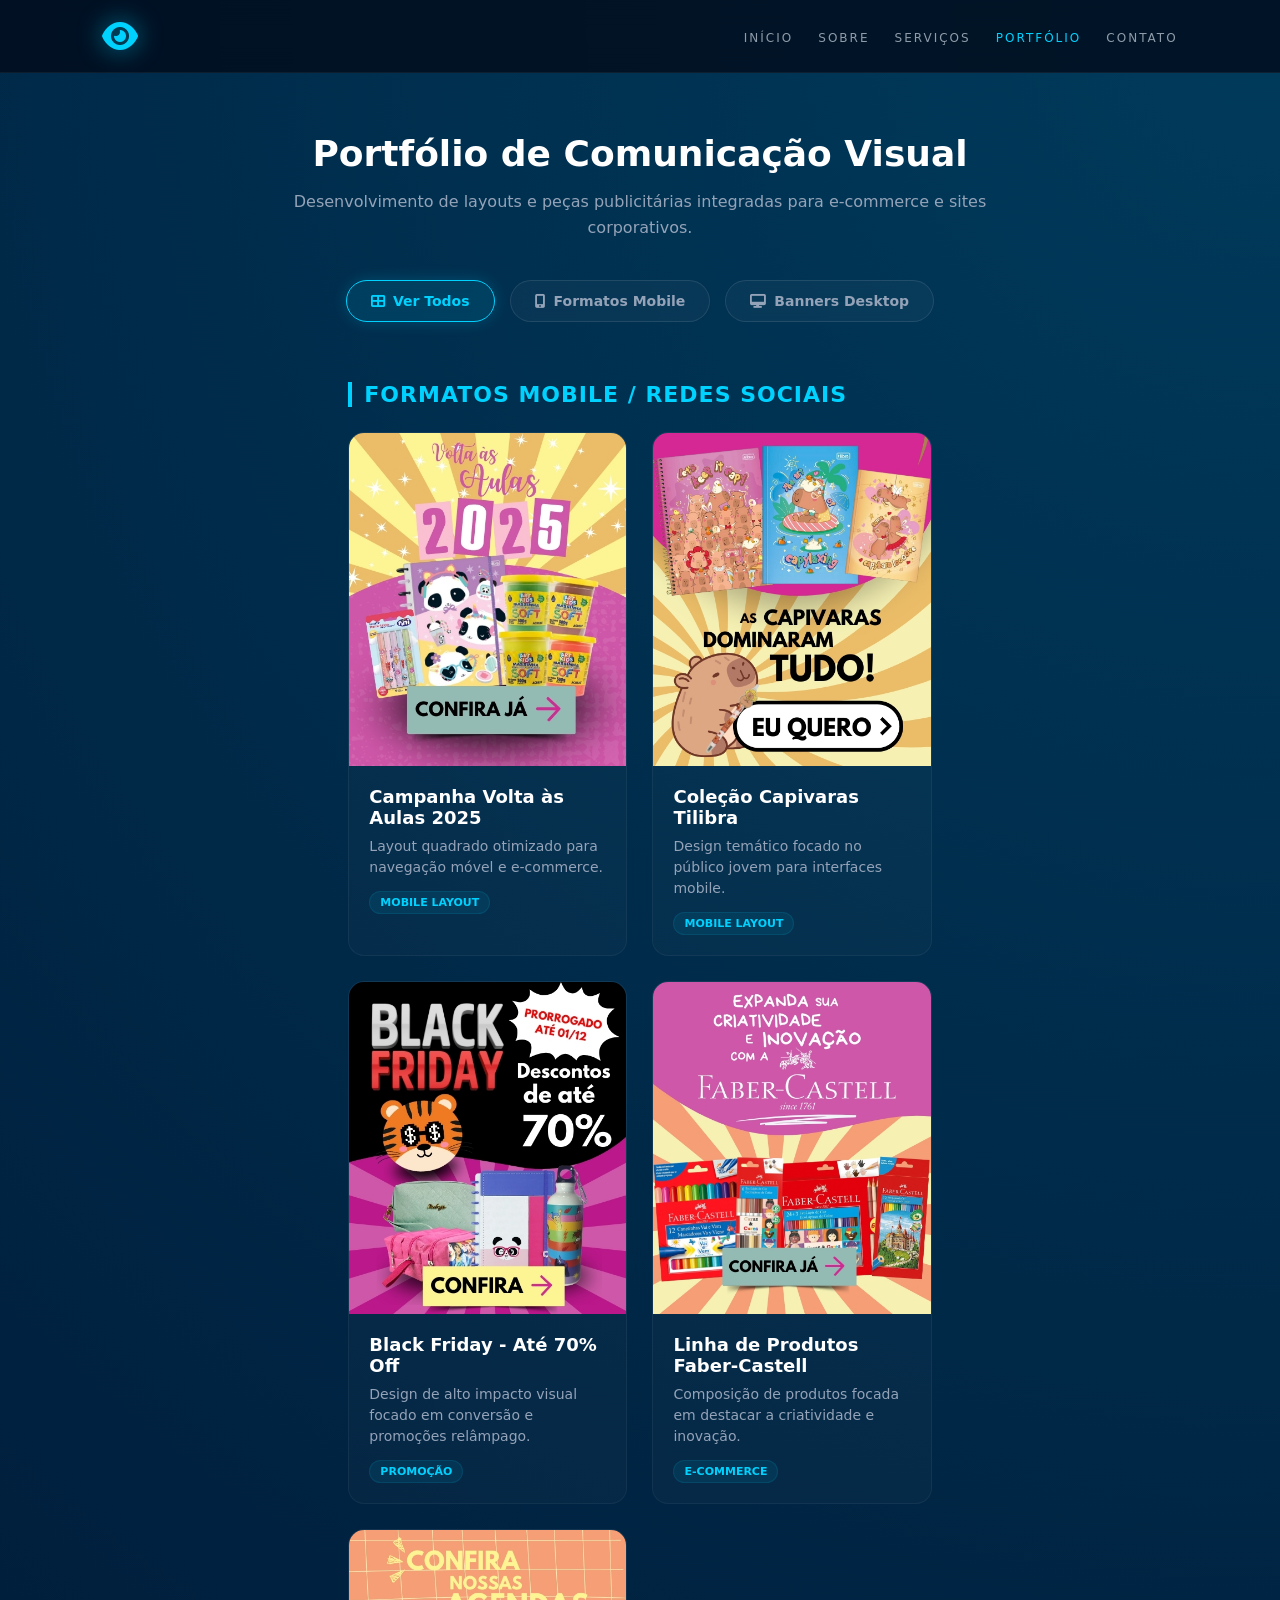
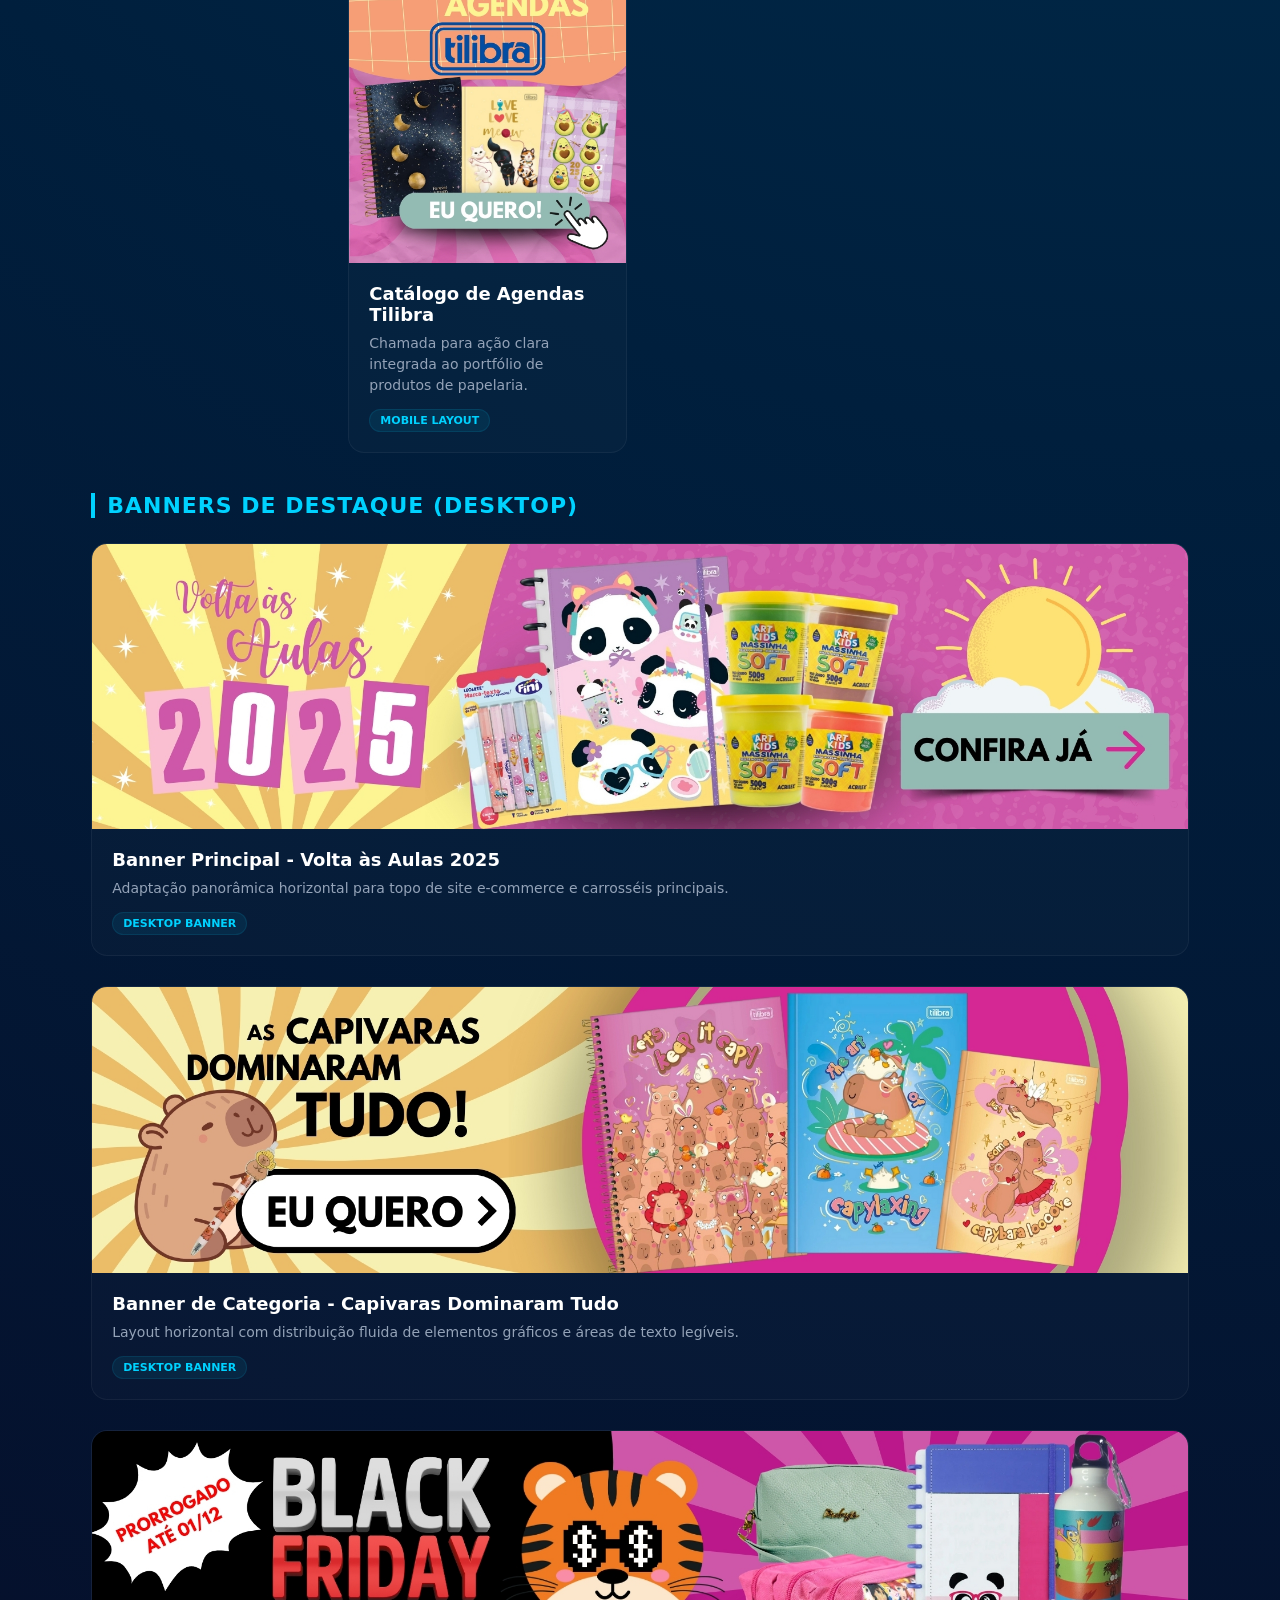
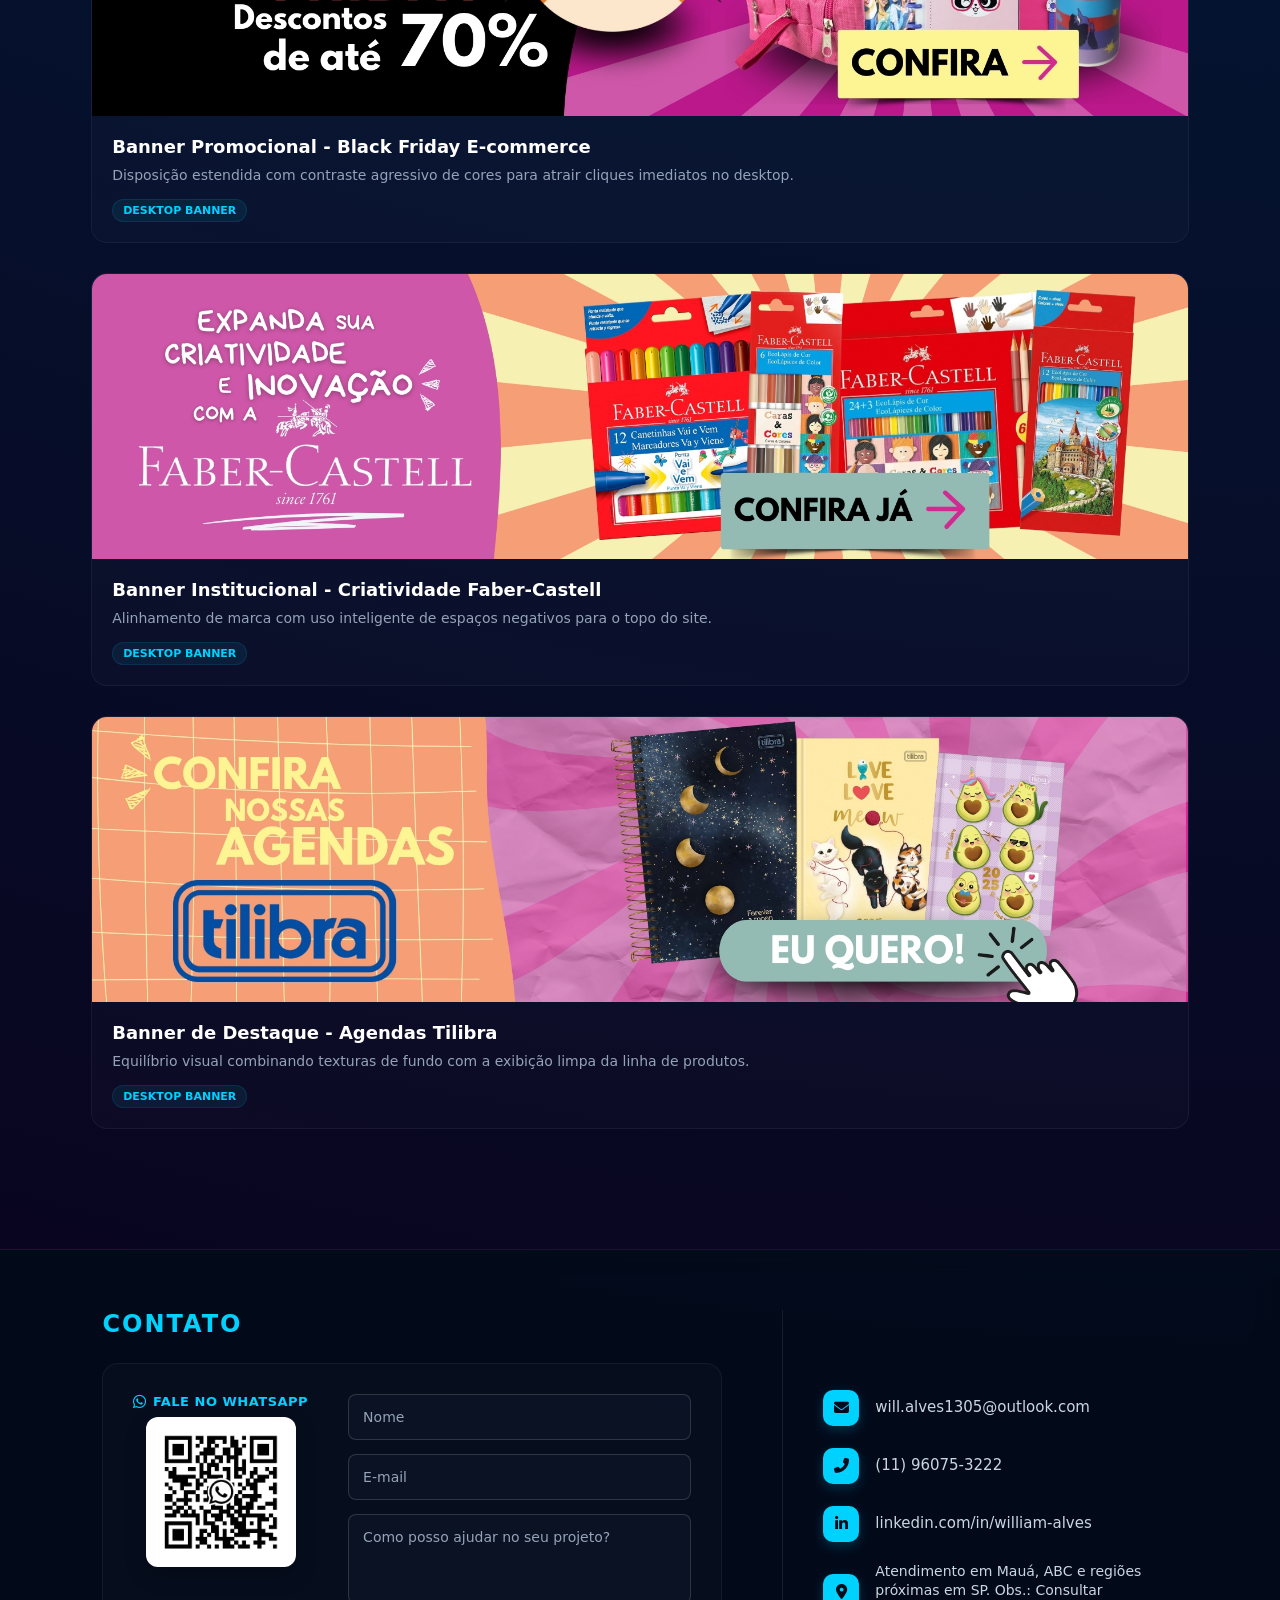
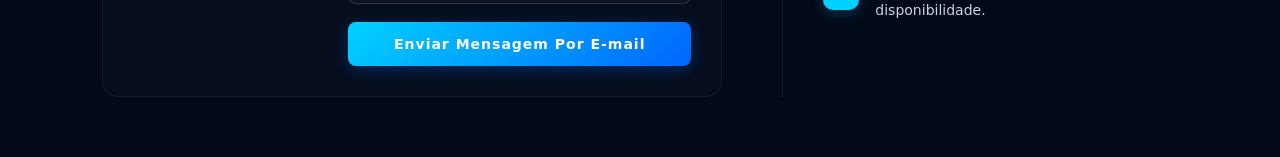
==== commit a748c9c3: "Add files via upload" ====
--- a/portfolio.html
+++ b/portfolio.html
@@ -428,7 +428,7 @@
                 </div>
                 <div class="contact-info">
                     <i class="fas fa-map-marker-alt"></i>
-                    <span>Atendimento em Mauá e regiões próximas (SP)</span>
+                    <span>Atendimento em Mauá, ABC e regiões próximas em SP. Obs.: Consultar disponibilidade.</span>
                 </div>
             </div>
         </div>
--- a/style.css
+++ b/style.css
@@ -307,7 +307,7 @@
 
 .contact-info {
     display: flex;
-    align-items: center;
+    align-items: flex-start; /* Alinha o ícone no topo do texto em vez do centro */
     gap: 16px;
     font-size: 15px;
 }
@@ -317,12 +317,16 @@
     background: #00d2ff;
     width: 36px;
     height: 36px;
-    border-radius: 10px; /* Formato quadrado arredondado moderno */
+    border-radius: 10px;
     display: flex;
     align-items: center;
     justify-content: center;
     font-size: 15px;
     box-shadow: 0 4px 12px rgba(0, 210, 255, 0.2);
+    
+    /* PROPRIEDADES QUE RESOLVEM O BUG */
+    flex-shrink: 0; /* Impede que o ícone esmague/deforme */
+    margin-top: 2px; /* Garante alinhamento óptico perfeito com a primeira linha de texto */
 }
 
 .contact-info a {
